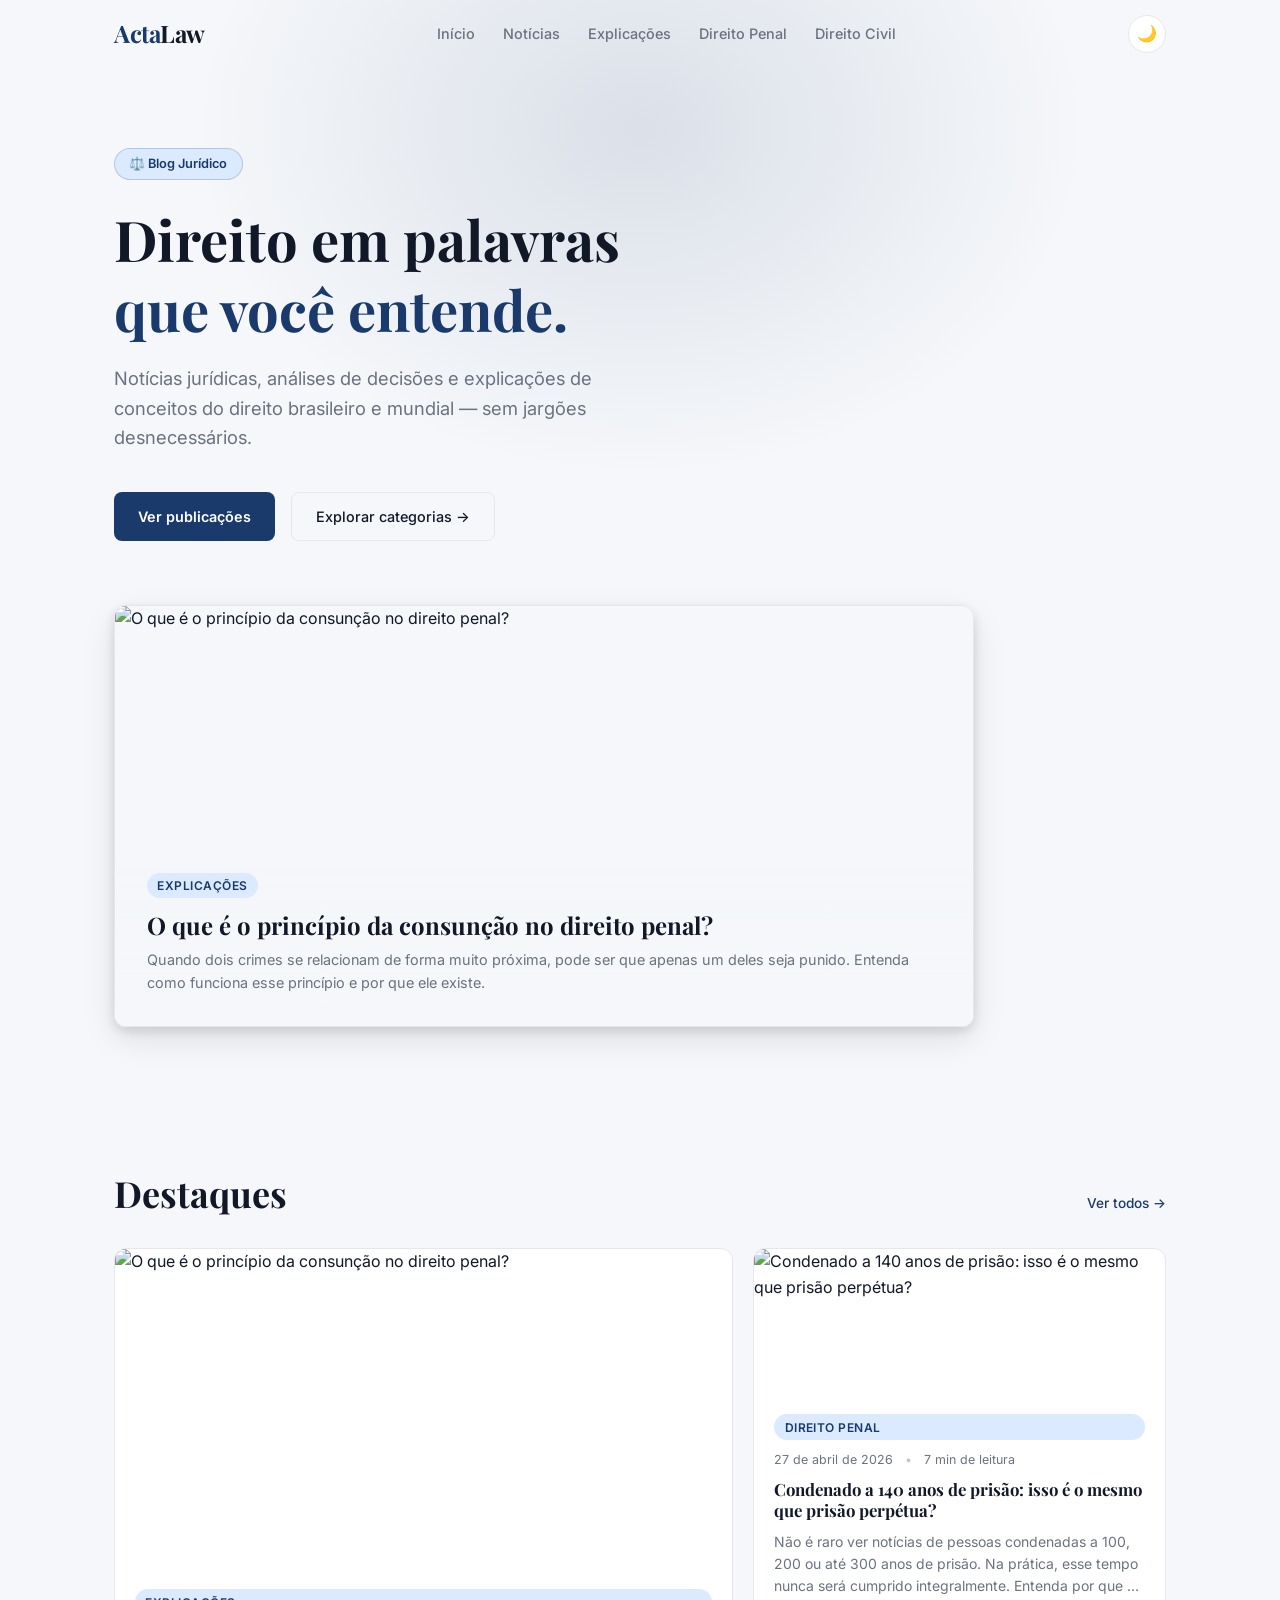
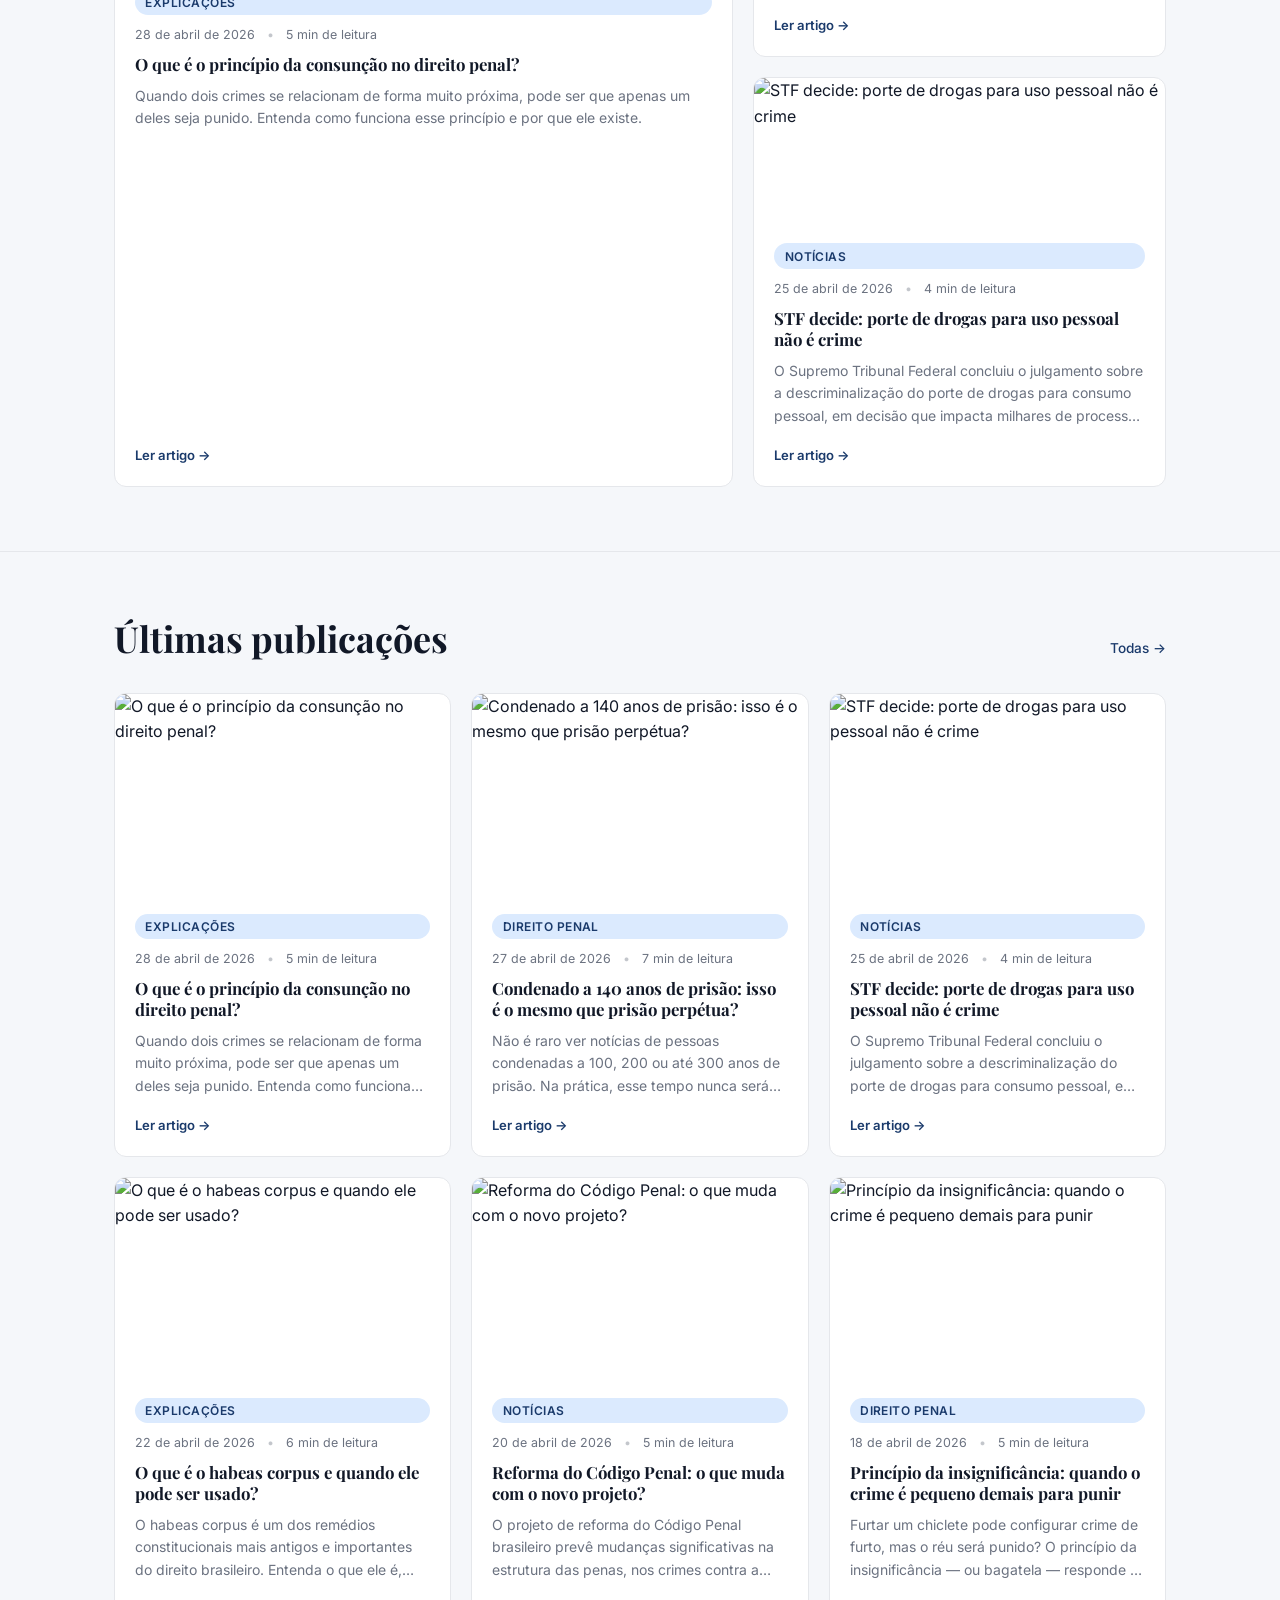
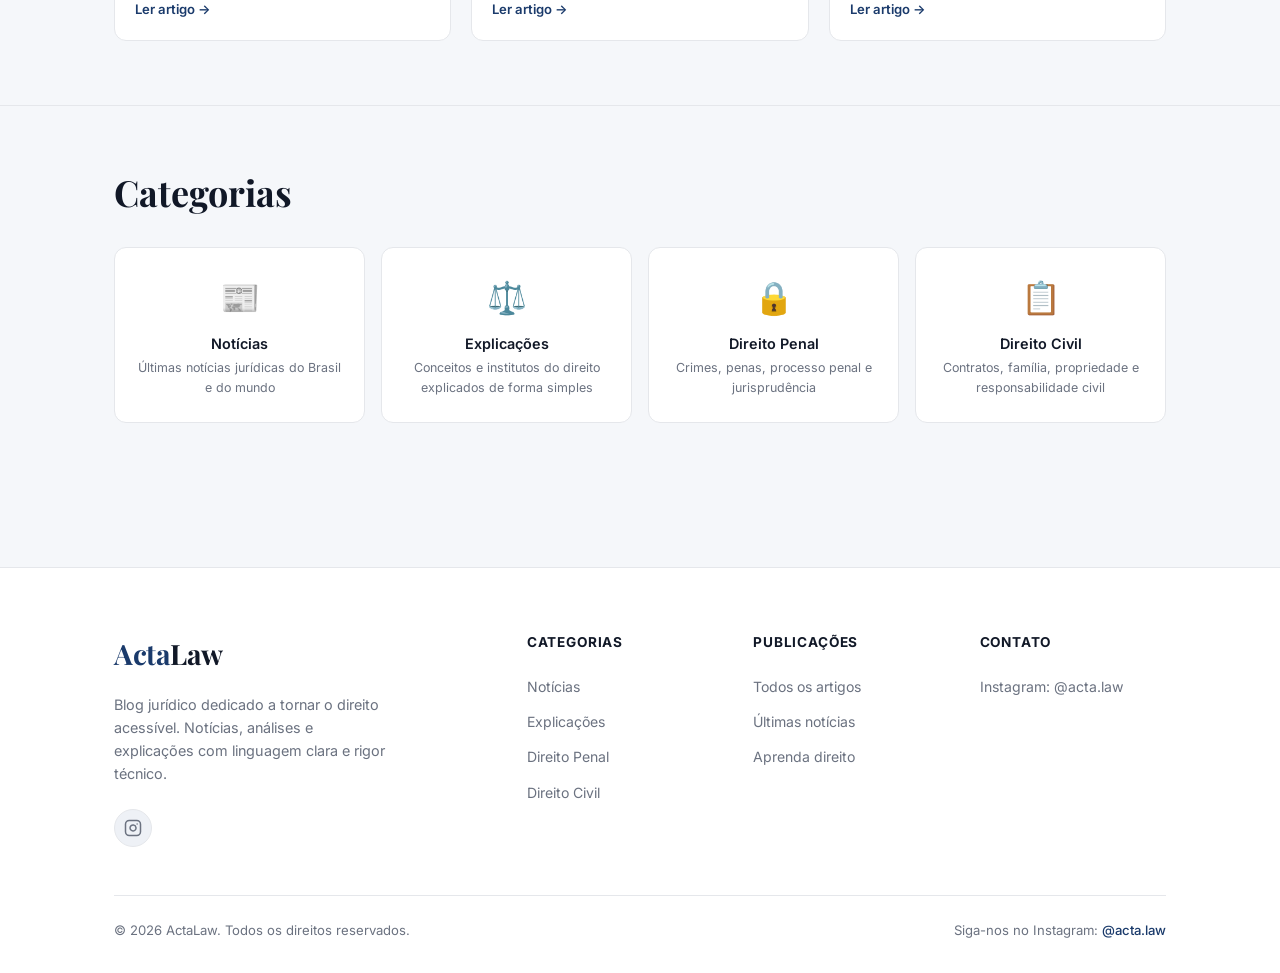
==== index.html @ 67f29b8b "chore: atualizando o projeto para deploy unificado" ====
<!DOCTYPE html>
<html lang="pt-BR">
<head>
  <meta charset="UTF-8">
  <meta name="viewport" content="width=device-width, initial-scale=1.0">
  <title>ActaLaw — Direito em palavras que você entende</title>
  <meta name="description" content="Blog jurídico com notícias, análises e explicações de direito brasileiro e mundial. Linguagem clara, conteúdo sério.">
  <link rel="stylesheet" href="css/styles.css">
</head>
<body>

  <!-- ─── Navbar ─── -->
  <header class="navbar" role="banner">
    <div class="navbar-inner">
      <a href="index.html" class="nav-logo" aria-label="ActaLaw — Página inicial">
        Acta<span>Law</span>
      </a>

      <nav aria-label="Navegação principal">
        <ul class="nav-links">
          <li><a href="index.html">Início</a></li>
          <li><a href="categoria.html?cat=noticias">Notícias</a></li>
          <li><a href="categoria.html?cat=explicacoes">Explicações</a></li>
          <li><a href="categoria.html?cat=direito-penal">Direito Penal</a></li>
          <li><a href="categoria.html?cat=direito-civil">Direito Civil</a></li>
        </ul>
      </nav>

      <div class="nav-actions">
        <button class="theme-btn" id="theme-toggle" aria-label="Alternar tema claro/escuro">🌙</button>
        <button class="hamburger" aria-label="Abrir menu" aria-expanded="false" aria-controls="mobile-menu">
          <span></span><span></span><span></span>
        </button>
      </div>
    </div>
  </header>

  <!-- Mobile menu -->
  <nav class="mobile-menu" id="mobile-menu" aria-label="Menu mobile">
    <a href="index.html">Início</a>
    <a href="categoria.html?cat=noticias">Notícias</a>
    <a href="categoria.html?cat=explicacoes">Explicações</a>
    <a href="categoria.html?cat=direito-penal">Direito Penal</a>
    <a href="categoria.html?cat=direito-civil">Direito Civil</a>
  </nav>

  <main>

    <!-- ─── Hero ─── -->
    <section class="hero" aria-labelledby="hero-heading">
      <div class="hero-bg-gradient" aria-hidden="true"></div>
      <div class="section hero-content">
        <div class="animate-hero">
          <div class="hero-label" aria-label="Blog jurídico">
            ⚖️ Blog Jurídico
          </div>
          <h1 id="hero-heading">
            Direito em palavras<br>
            <em>que você entende.</em>
          </h1>
          <p class="hero-sub">
            Notícias jurídicas, análises de decisões e explicações de conceitos do direito
            brasileiro e mundial — sem jargões desnecessários.
          </p>
          <div class="hero-ctas">
            <a href="categoria.html" class="btn-primary">Ver publicações</a>
            <a href="#categorias" class="btn-ghost">Explorar categorias →</a>
          </div>
          <div class="hero-preview" id="hero-preview" aria-label="Artigo em destaque"></div>
        </div>
      </div>
    </section>

    <!-- ─── Destaques ─── -->
    <section class="section section-block" aria-labelledby="featured-heading">
      <div class="section-header">
        <h2 id="featured-heading">Destaques</h2>
        <a href="categoria.html">Ver todos →</a>
      </div>
      <div id="featured-container"></div>
    </section>

    <div class="divider"></div>

    <!-- ─── Últimas publicações ─── -->
    <section class="section section-block" aria-labelledby="latest-heading">
      <div class="section-header">
        <h2 id="latest-heading">Últimas publicações</h2>
        <a href="categoria.html">Todas →</a>
      </div>
      <div id="latest-container"></div>
    </section>

    <div class="divider"></div>

    <!-- ─── Categorias ─── -->
    <section class="section section-block" id="categorias" aria-labelledby="categories-heading">
      <div class="section-header">
        <h2 id="categories-heading">Categorias</h2>
      </div>
      <div id="categories-container"></div>
    </section>

  </main>

  <!-- ─── Footer ─── -->
  <footer class="footer" role="contentinfo">
    <div class="section">
      <div class="footer-grid">
        <div class="footer-brand">
          <a href="index.html" class="nav-logo">Acta<span>Law</span></a>
          <p>
            Blog jurídico dedicado a tornar o direito acessível. Notícias,
            análises e explicações com linguagem clara e rigor técnico.
          </p>
          <div class="social-links">
            <a href="https://www.instagram.com/acta.law" target="_blank" rel="noopener noreferrer"
              class="social-link" aria-label="Instagram do ActaLaw">
              <svg width="18" height="18" viewBox="0 0 24 24" fill="none" stroke="currentColor" stroke-width="2" stroke-linecap="round" stroke-linejoin="round">
                <rect x="2" y="2" width="20" height="20" rx="5" ry="5"/>
                <path d="M16 11.37A4 4 0 1 1 12.63 8 4 4 0 0 1 16 11.37z"/>
                <line x1="17.5" y1="6.5" x2="17.51" y2="6.5"/>
              </svg>
            </a>
          </div>
        </div>

        <div class="footer-col">
          <h5>Categorias</h5>
          <ul>
            <li><a href="categoria.html?cat=noticias">Notícias</a></li>
            <li><a href="categoria.html?cat=explicacoes">Explicações</a></li>
            <li><a href="categoria.html?cat=direito-penal">Direito Penal</a></li>
            <li><a href="categoria.html?cat=direito-civil">Direito Civil</a></li>
          </ul>
        </div>

        <div class="footer-col">
          <h5>Publicações</h5>
          <ul>
            <li><a href="categoria.html">Todos os artigos</a></li>
            <li><a href="categoria.html?cat=noticias">Últimas notícias</a></li>
            <li><a href="categoria.html?cat=explicacoes">Aprenda direito</a></li>
          </ul>
        </div>

        <div class="footer-col">
          <h5>Contato</h5>
          <ul>
            <li>
              <a href="https://www.instagram.com/acta.law" target="_blank" rel="noopener noreferrer">
                Instagram: @acta.law
              </a>
            </li>
          </ul>
        </div>
      </div>

      <div class="footer-bottom">
        <p>&copy; 2026 ActaLaw. Todos os direitos reservados.</p>
        <p>
          Siga-nos no Instagram:
          <a href="https://www.instagram.com/acta.law" target="_blank" rel="noopener noreferrer">@acta.law</a>
        </p>
      </div>
    </div>
  </footer>

  <script type="module" src="js/home.js"></script>
</body>
</html>
---- css/styles.css ----
@import url('https://fonts.googleapis.com/css2?family=Playfair+Display:wght@400;600;700&family=Inter:wght@300;400;500;600&display=swap');

/* ─── Design tokens ─── */
:root {
  --bg: #f5f7fa;
  --surface: #ffffff;
  --surface-2: #eef1f6;
  --primary: #1a3a6b;
  --primary-hover: #0f2347;
  --text: #111827;
  --text-muted: #6b7280;
  --border: #e5e7eb;
  --accent: #1a3a6b;
  --accent-light: #dbeafe;
  --shadow: 0 1px 3px rgba(0,0,0,.08), 0 4px 16px rgba(0,0,0,.06);
  --shadow-hover: 0 4px 12px rgba(0,0,0,.12), 0 12px 32px rgba(0,0,0,.1);
  --radius: 12px;
  --radius-sm: 8px;
  --navbar-h: 68px;
}

[data-theme="dark"] {
  --bg: #0a0f1e;
  --surface: #111827;
  --surface-2: #1a2235;
  --primary: #60a5fa;
  --primary-hover: #93c5fd;
  --text: #f1f5f9;
  --text-muted: #94a3b8;
  --border: #1e293b;
  --accent: #60a5fa;
  --accent-light: #1e3a5f;
  --shadow: 0 1px 3px rgba(0,0,0,.3), 0 4px 16px rgba(0,0,0,.25);
  --shadow-hover: 0 4px 12px rgba(0,0,0,.4), 0 12px 32px rgba(0,0,0,.3);
}

/* ─── Reset ─── */
*, *::before, *::after { box-sizing: border-box; margin: 0; padding: 0; }
html { scroll-behavior: smooth; }
body {
  font-family: 'Inter', sans-serif;
  font-size: 1rem;
  line-height: 1.6;
  background: var(--bg);
  color: var(--text);
  transition: background .25s, color .25s;
  min-height: 100vh;
}
img { max-width: 100%; display: block; }
a { color: inherit; text-decoration: none; }

/* ─── Typography ─── */
h1, h2, h3, h4 {
  font-family: 'Playfair Display', Georgia, serif;
  line-height: 1.25;
  font-weight: 700;
  color: var(--text);
}
h1 { font-size: clamp(2rem, 5vw, 3.5rem); }
h2 { font-size: clamp(1.5rem, 3.5vw, 2.25rem); }
h3 { font-size: clamp(1.1rem, 2.5vw, 1.4rem); }
p { color: var(--text-muted); }

/* ─── Layout ─── */
.section {
  max-width: 1100px;
  margin-inline: auto;
  padding-inline: 1.5rem;
}
.section-block {
  padding-block: 4rem;
}

/* ─── Navbar ─── */
.navbar {
  position: fixed;
  top: 0; left: 0; right: 0;
  z-index: 100;
  height: var(--navbar-h);
  border-bottom: 1px solid transparent;
  transition: background .2s, border-color .2s, backdrop-filter .2s;
}
.navbar.scrolled {
  background: color-mix(in srgb, var(--bg) 80%, transparent);
  backdrop-filter: blur(20px);
  -webkit-backdrop-filter: blur(20px);
  border-color: var(--border);
}
.navbar-inner {
  max-width: 1100px;
  margin-inline: auto;
  padding-inline: 1.5rem;
  height: 100%;
  display: flex;
  align-items: center;
  justify-content: space-between;
  gap: 2rem;
}
.nav-logo {
  font-family: 'Playfair Display', serif;
  font-size: 1.5rem;
  font-weight: 700;
  color: var(--primary);
  letter-spacing: -.5px;
  flex-shrink: 0;
}
.nav-logo span { color: var(--text); }
.nav-links {
  display: flex;
  align-items: center;
  gap: 1.75rem;
  list-style: none;
}
.nav-links a {
  font-size: .9rem;
  font-weight: 500;
  color: var(--text-muted);
  transition: color .15s;
}
.nav-links a:hover { color: var(--text); }
.nav-actions {
  display: flex;
  align-items: center;
  gap: .75rem;
  flex-shrink: 0;
}

/* theme toggle */
.theme-btn {
  width: 38px; height: 38px;
  border-radius: 50%;
  border: 1px solid var(--border);
  background: var(--surface);
  color: var(--text);
  cursor: pointer;
  display: flex; align-items: center; justify-content: center;
  font-size: 1rem;
  transition: background .2s, border-color .2s;
}
.theme-btn:hover { background: var(--surface-2); }

/* hamburger */
.hamburger {
  display: none;
  width: 38px; height: 38px;
  border-radius: var(--radius-sm);
  border: 1px solid var(--border);
  background: var(--surface);
  color: var(--text);
  cursor: pointer;
  align-items: center; justify-content: center;
  flex-direction: column;
  gap: 5px;
  padding: 9px;
}
.hamburger span {
  display: block;
  width: 100%; height: 2px;
  background: var(--text);
  border-radius: 2px;
  transition: transform .2s, opacity .2s;
}
.hamburger.open span:nth-child(1) { transform: translateY(7px) rotate(45deg); }
.hamburger.open span:nth-child(2) { opacity: 0; }
.hamburger.open span:nth-child(3) { transform: translateY(-7px) rotate(-45deg); }

/* mobile menu */
.mobile-menu {
  display: none;
  position: fixed;
  top: var(--navbar-h); left: 0; right: 0;
  background: var(--surface);
  border-bottom: 1px solid var(--border);
  padding: 1.5rem;
  z-index: 99;
  flex-direction: column;
  gap: 1rem;
  box-shadow: var(--shadow);
}
.mobile-menu.open { display: flex; }
.mobile-menu a {
  font-size: 1rem;
  font-weight: 500;
  color: var(--text-muted);
  padding: .5rem 0;
  border-bottom: 1px solid var(--border);
  transition: color .15s;
}
.mobile-menu a:last-child { border: none; }
.mobile-menu a:hover { color: var(--text); }

/* ─── Buttons ─── */
.btn-primary {
  display: inline-flex;
  align-items: center;
  gap: .5rem;
  padding: .75rem 1.5rem;
  background: var(--primary);
  color: #fff;
  font-family: 'Inter', sans-serif;
  font-size: .9rem;
  font-weight: 600;
  border: none;
  border-radius: var(--radius-sm);
  cursor: pointer;
  transition: background .2s, transform .15s;
  white-space: nowrap;
}
[data-theme="dark"] .btn-primary { color: #0a0f1e; }
.btn-primary:hover {
  background: var(--primary-hover);
  transform: translateY(-1px);
}
[data-theme="dark"] .btn-primary:hover { background: var(--primary-hover); }

.btn-ghost {
  display: inline-flex;
  align-items: center;
  gap: .5rem;
  padding: .75rem 1.5rem;
  background: transparent;
  color: var(--text);
  font-family: 'Inter', sans-serif;
  font-size: .9rem;
  font-weight: 500;
  border: 1px solid var(--border);
  border-radius: var(--radius-sm);
  cursor: pointer;
  transition: background .2s, border-color .2s;
  white-space: nowrap;
}
.btn-ghost:hover {
  background: var(--surface-2);
  border-color: var(--text-muted);
}

/* ─── Badge ─── */
.badge {
  display: inline-block;
  padding: .2rem .65rem;
  background: var(--accent-light);
  color: var(--primary);
  font-size: .75rem;
  font-weight: 600;
  border-radius: 999px;
  text-transform: uppercase;
  letter-spacing: .04em;
}

/* ─── Hero ─── */
.hero {
  padding-top: calc(var(--navbar-h) + 5rem);
  padding-bottom: 5rem;
  position: relative;
  overflow: hidden;
}
.hero::before {
  content: '';
  position: absolute;
  inset: 0;
  background: radial-gradient(ellipse 120% 80% at 50% 110%, transparent 0%, var(--bg) 70%);
  z-index: 0;
}
.hero-bg-gradient {
  position: absolute;
  top: -20%;
  left: 50%;
  transform: translateX(-50%);
  width: 900px; height: 700px;
  background: radial-gradient(ellipse at center, color-mix(in srgb, var(--primary) 12%, transparent) 0%, transparent 70%);
  pointer-events: none;
  z-index: 0;
}
.hero-content {
  position: relative;
  z-index: 1;
}
.hero-label {
  display: inline-flex;
  align-items: center;
  gap: .5rem;
  padding: .3rem .9rem;
  background: var(--accent-light);
  color: var(--primary);
  font-size: .8rem;
  font-weight: 600;
  border-radius: 999px;
  margin-bottom: 1.5rem;
  border: 1px solid color-mix(in srgb, var(--primary) 20%, transparent);
}
.hero h1 {
  max-width: 700px;
  margin-bottom: 1.25rem;
}
.hero h1 em {
  font-style: normal;
  color: var(--primary);
}
.hero-sub {
  font-size: 1.15rem;
  max-width: 560px;
  margin-bottom: 2.5rem;
  color: var(--text-muted);
}
.hero-ctas {
  display: flex;
  gap: 1rem;
  flex-wrap: wrap;
  margin-bottom: 4rem;
}

/* hero article preview */
.hero-preview {
  position: relative;
  border-radius: var(--radius);
  overflow: hidden;
  border: 1px solid var(--border);
  box-shadow: var(--shadow-hover);
  max-width: 860px;
}
.hero-preview::before {
  content: '';
  position: absolute;
  inset: 0;
  background: linear-gradient(to top, var(--bg) 0%, transparent 40%);
  z-index: 1;
}
.hero-preview img {
  width: 100%;
  height: 420px;
  object-fit: cover;
  display: block;
  transition: transform .5s;
}
.hero-preview:hover img { transform: scale(1.02); }
.hero-preview-caption {
  position: absolute;
  bottom: 0; left: 0; right: 0;
  padding: 2rem;
  z-index: 2;
}
.hero-preview-caption .badge { margin-bottom: .75rem; }
.hero-preview-caption h3 {
  font-size: clamp(1.1rem, 2.5vw, 1.5rem);
  color: var(--text);
  margin-bottom: .5rem;
}
.hero-preview-caption p {
  font-size: .9rem;
}

/* ─── Section header ─── */
.section-header {
  display: flex;
  align-items: baseline;
  justify-content: space-between;
  margin-bottom: 2rem;
  gap: 1rem;
}
.section-header h2 { margin: 0; }
.section-header a {
  font-size: .85rem;
  font-weight: 500;
  color: var(--primary);
  white-space: nowrap;
  display: flex;
  align-items: center;
  gap: .25rem;
  transition: gap .15s;
}
.section-header a:hover { gap: .5rem; }

/* ─── Card ─── */
.card {
  background: var(--surface);
  border: 1px solid var(--border);
  border-radius: var(--radius);
  overflow: hidden;
  cursor: pointer;
  transition: transform .2s, box-shadow .2s, border-color .2s;
  display: flex;
  flex-direction: column;
}
.card:hover {
  transform: translateY(-4px);
  box-shadow: var(--shadow-hover);
  border-color: color-mix(in srgb, var(--primary) 30%, var(--border));
}
.card-img {
  width: 100%;
  height: 200px;
  object-fit: cover;
  display: block;
}
.card-body {
  padding: 1.25rem;
  flex: 1;
  display: flex;
  flex-direction: column;
  gap: .6rem;
}
.card-meta {
  display: flex;
  align-items: center;
  gap: .75rem;
  font-size: .78rem;
  color: var(--text-muted);
}
.card-meta .dot { opacity: .4; }
.card h3 {
  font-size: 1.05rem;
  color: var(--text);
  display: -webkit-box;
  -webkit-line-clamp: 3;
  -webkit-box-orient: vertical;
  overflow: hidden;
}
.card p {
  font-size: .875rem;
  display: -webkit-box;
  -webkit-line-clamp: 3;
  -webkit-box-orient: vertical;
  overflow: hidden;
  flex: 1;
}
.card-link {
  font-size: .82rem;
  font-weight: 600;
  color: var(--primary);
  display: inline-flex;
  align-items: center;
  gap: .25rem;
  margin-top: .5rem;
  transition: gap .15s;
}
.card:hover .card-link { gap: .5rem; }

/* ─── Featured (large cards) ─── */
.featured-grid {
  display: grid;
  grid-template-columns: 1.5fr 1fr;
  gap: 1.25rem;
}
.featured-grid .card-img { height: 260px; }
.featured-grid .card:first-child .card-img { height: 320px; }
.featured-grid .col-right {
  display: flex;
  flex-direction: column;
  gap: 1.25rem;
}
.featured-grid .col-right .card-img { height: 145px; }

/* ─── Latest grid ─── */
.latest-grid {
  display: grid;
  grid-template-columns: repeat(3, 1fr);
  gap: 1.25rem;
}

/* ─── Categories ─── */
.categories-grid {
  display: grid;
  grid-template-columns: repeat(4, 1fr);
  gap: 1rem;
}
.cat-card {
  background: var(--surface);
  border: 1px solid var(--border);
  border-radius: var(--radius);
  padding: 1.5rem 1.25rem;
  cursor: pointer;
  transition: transform .2s, box-shadow .2s, border-color .2s, background .2s;
  text-align: center;
}
.cat-card:hover {
  transform: translateY(-4px);
  box-shadow: var(--shadow-hover);
  border-color: var(--primary);
  background: var(--accent-light);
}
.cat-icon {
  font-size: 2rem;
  margin-bottom: .75rem;
}
.cat-card h4 {
  font-family: 'Inter', sans-serif;
  font-size: .9rem;
  font-weight: 600;
  color: var(--text);
  margin-bottom: .35rem;
}
.cat-card p {
  font-size: .78rem;
  color: var(--text-muted);
}

/* ─── Divider ─── */
.divider {
  height: 1px;
  background: var(--border);
  margin: 0;
}

/* ─── Footer ─── */
.footer {
  background: var(--surface);
  border-top: 1px solid var(--border);
  padding-top: 4rem;
  padding-bottom: 2rem;
  margin-top: 5rem;
}
.footer-grid {
  display: grid;
  grid-template-columns: 2fr 1fr 1fr 1fr;
  gap: 2.5rem;
  margin-bottom: 3rem;
}
.footer-brand .nav-logo {
  font-size: 1.75rem;
  display: inline-block;
  margin-bottom: 1rem;
}
.footer-brand p {
  font-size: .9rem;
  max-width: 280px;
  margin-bottom: 1.5rem;
}
.social-links {
  display: flex;
  gap: .75rem;
}
.social-link {
  display: flex;
  align-items: center;
  justify-content: center;
  width: 38px; height: 38px;
  border-radius: 50%;
  border: 1px solid var(--border);
  background: var(--surface-2);
  color: var(--text-muted);
  font-size: .9rem;
  transition: background .2s, color .2s, border-color .2s;
}
.social-link:hover {
  background: var(--primary);
  color: #fff;
  border-color: var(--primary);
}
[data-theme="dark"] .social-link:hover { color: #0a0f1e; }
.footer-col h5 {
  font-family: 'Inter', sans-serif;
  font-size: .85rem;
  font-weight: 700;
  color: var(--text);
  text-transform: uppercase;
  letter-spacing: .06em;
  margin-bottom: 1.25rem;
}
.footer-col ul { list-style: none; }
.footer-col li { margin-bottom: .6rem; }
.footer-col a {
  font-size: .88rem;
  color: var(--text-muted);
  transition: color .15s;
}
.footer-col a:hover { color: var(--primary); }
.footer-bottom {
  padding-top: 1.5rem;
  border-top: 1px solid var(--border);
  display: flex;
  align-items: center;
  justify-content: space-between;
  gap: 1rem;
  flex-wrap: wrap;
}
.footer-bottom p {
  font-size: .82rem;
  color: var(--text-muted);
}
.footer-bottom a {
  color: var(--primary);
  font-weight: 500;
  transition: opacity .15s;
}
.footer-bottom a:hover { opacity: .75; }

/* ─── Article page ─── */
.page-header {
  padding-top: calc(var(--navbar-h) + 3rem);
  padding-bottom: 3rem;
}
.breadcrumb {
  display: flex;
  align-items: center;
  gap: .5rem;
  font-size: .82rem;
  color: var(--text-muted);
  margin-bottom: 1.5rem;
  flex-wrap: wrap;
}
.breadcrumb a { transition: color .15s; }
.breadcrumb a:hover { color: var(--primary); }
.breadcrumb .sep { opacity: .4; }
.article-meta {
  display: flex;
  align-items: center;
  gap: 1rem;
  margin-bottom: 1.25rem;
  flex-wrap: wrap;
}
.article-meta .dot { opacity: .3; color: var(--text-muted); }
.article-meta span { font-size: .85rem; color: var(--text-muted); }
.article-title {
  max-width: 820px;
  margin-bottom: 1rem;
}
.article-excerpt {
  font-size: 1.1rem;
  max-width: 680px;
  color: var(--text-muted);
  line-height: 1.7;
}
.article-img {
  width: 100%;
  max-height: 480px;
  object-fit: cover;
  border-radius: var(--radius);
  margin-bottom: 2.5rem;
}
.article-body {
  max-width: 720px;
}
.article-body p {
  color: var(--text);
  font-size: 1.05rem;
  line-height: 1.85;
  margin-bottom: 1.5rem;
}
.article-body h2 {
  font-size: 1.5rem;
  margin-top: 2.5rem;
  margin-bottom: 1rem;
}
.article-body h3 {
  font-size: 1.2rem;
  margin-top: 2rem;
  margin-bottom: .75rem;
}
.article-body blockquote {
  border-left: 4px solid var(--primary);
  padding: 1rem 1.5rem;
  margin: 2rem 0;
  background: var(--accent-light);
  border-radius: 0 var(--radius-sm) var(--radius-sm) 0;
}
.article-body blockquote p {
  font-style: italic;
  font-size: 1.1rem;
  color: var(--text);
  margin: 0;
}
.article-body ul, .article-body ol {
  padding-left: 1.5rem;
  margin-bottom: 1.5rem;
}
.article-body li {
  color: var(--text);
  font-size: 1.05rem;
  line-height: 1.8;
  margin-bottom: .4rem;
}

/* article layout */
.article-layout {
  display: grid;
  grid-template-columns: 1fr 300px;
  gap: 4rem;
  align-items: start;
  padding-bottom: 5rem;
}
.article-sidebar {
  position: sticky;
  top: calc(var(--navbar-h) + 1.5rem);
}
.sidebar-block {
  background: var(--surface);
  border: 1px solid var(--border);
  border-radius: var(--radius);
  padding: 1.25rem;
  margin-bottom: 1.25rem;
}
.sidebar-block h5 {
  font-family: 'Inter', sans-serif;
  font-size: .8rem;
  font-weight: 700;
  text-transform: uppercase;
  letter-spacing: .06em;
  color: var(--text-muted);
  margin-bottom: 1rem;
}
.sidebar-article {
  display: flex;
  gap: .75rem;
  padding: .75rem 0;
  border-bottom: 1px solid var(--border);
  cursor: pointer;
  transition: opacity .15s;
}
.sidebar-article:last-child { border: none; padding-bottom: 0; }
.sidebar-article:hover { opacity: .8; }
.sidebar-article img {
  width: 60px; height: 60px;
  object-fit: cover;
  border-radius: var(--radius-sm);
  flex-shrink: 0;
}
.sidebar-article h6 {
  font-family: 'Playfair Display', serif;
  font-size: .85rem;
  font-weight: 700;
  color: var(--text);
  line-height: 1.3;
  display: -webkit-box;
  -webkit-line-clamp: 3;
  -webkit-box-orient: vertical;
  overflow: hidden;
}

/* ─── Category page ─── */
.cat-page-header {
  padding-top: calc(var(--navbar-h) + 3rem);
  padding-bottom: 3rem;
  border-bottom: 1px solid var(--border);
  margin-bottom: 3rem;
}
.cat-tabs {
  display: flex;
  gap: .5rem;
  flex-wrap: wrap;
  margin-top: 2rem;
}
.cat-tab {
  padding: .4rem 1rem;
  border-radius: 999px;
  border: 1px solid var(--border);
  background: var(--surface);
  color: var(--text-muted);
  font-size: .85rem;
  font-weight: 500;
  cursor: pointer;
  transition: background .2s, color .2s, border-color .2s;
  font-family: 'Inter', sans-serif;
}
.cat-tab:hover, .cat-tab.active {
  background: var(--primary);
  color: #fff;
  border-color: var(--primary);
}
[data-theme="dark"] .cat-tab:hover,
[data-theme="dark"] .cat-tab.active { color: #0a0f1e; }

/* ─── Empty state ─── */
.empty-state {
  text-align: center;
  padding: 5rem 1rem;
  color: var(--text-muted);
}
.empty-state p { font-size: 1.1rem; }

/* ─── Animations ─── */
@keyframes fadeSlideUp {
  from { opacity: 0; transform: translateY(20px) blur(8px); filter: blur(6px); }
  to   { opacity: 1; transform: translateY(0)    blur(0);   filter: blur(0); }
}
.animate-hero > * {
  opacity: 0;
  animation: fadeSlideUp .8s cubic-bezier(.16,1,.3,1) forwards;
}
.animate-hero > *:nth-child(1) { animation-delay: .1s; }
.animate-hero > *:nth-child(2) { animation-delay: .25s; }
.animate-hero > *:nth-child(3) { animation-delay: .4s; }
.animate-hero > *:nth-child(4) { animation-delay: .55s; }
.animate-hero > *:nth-child(5) { animation-delay: .7s; }

/* ─── Responsive ─── */
@media (max-width: 900px) {
  .nav-links { display: none; }
  .hamburger { display: flex; }
  .featured-grid { grid-template-columns: 1fr; }
  .featured-grid .col-right { display: grid; grid-template-columns: 1fr 1fr; }
  .featured-grid .col-right .card-img { height: 180px; }
  .latest-grid { grid-template-columns: repeat(2, 1fr); }
  .categories-grid { grid-template-columns: repeat(2, 1fr); }
  .footer-grid { grid-template-columns: 1fr 1fr; }
  .article-layout { grid-template-columns: 1fr; }
  .article-sidebar { position: static; }
}
@media (max-width: 580px) {
  .featured-grid .col-right { grid-template-columns: 1fr; }
  .latest-grid { grid-template-columns: 1fr; }
  .categories-grid { grid-template-columns: repeat(2, 1fr); }
  .footer-grid { grid-template-columns: 1fr; }
  .hero-ctas { flex-direction: column; }
  .footer-bottom { flex-direction: column; text-align: center; }
}
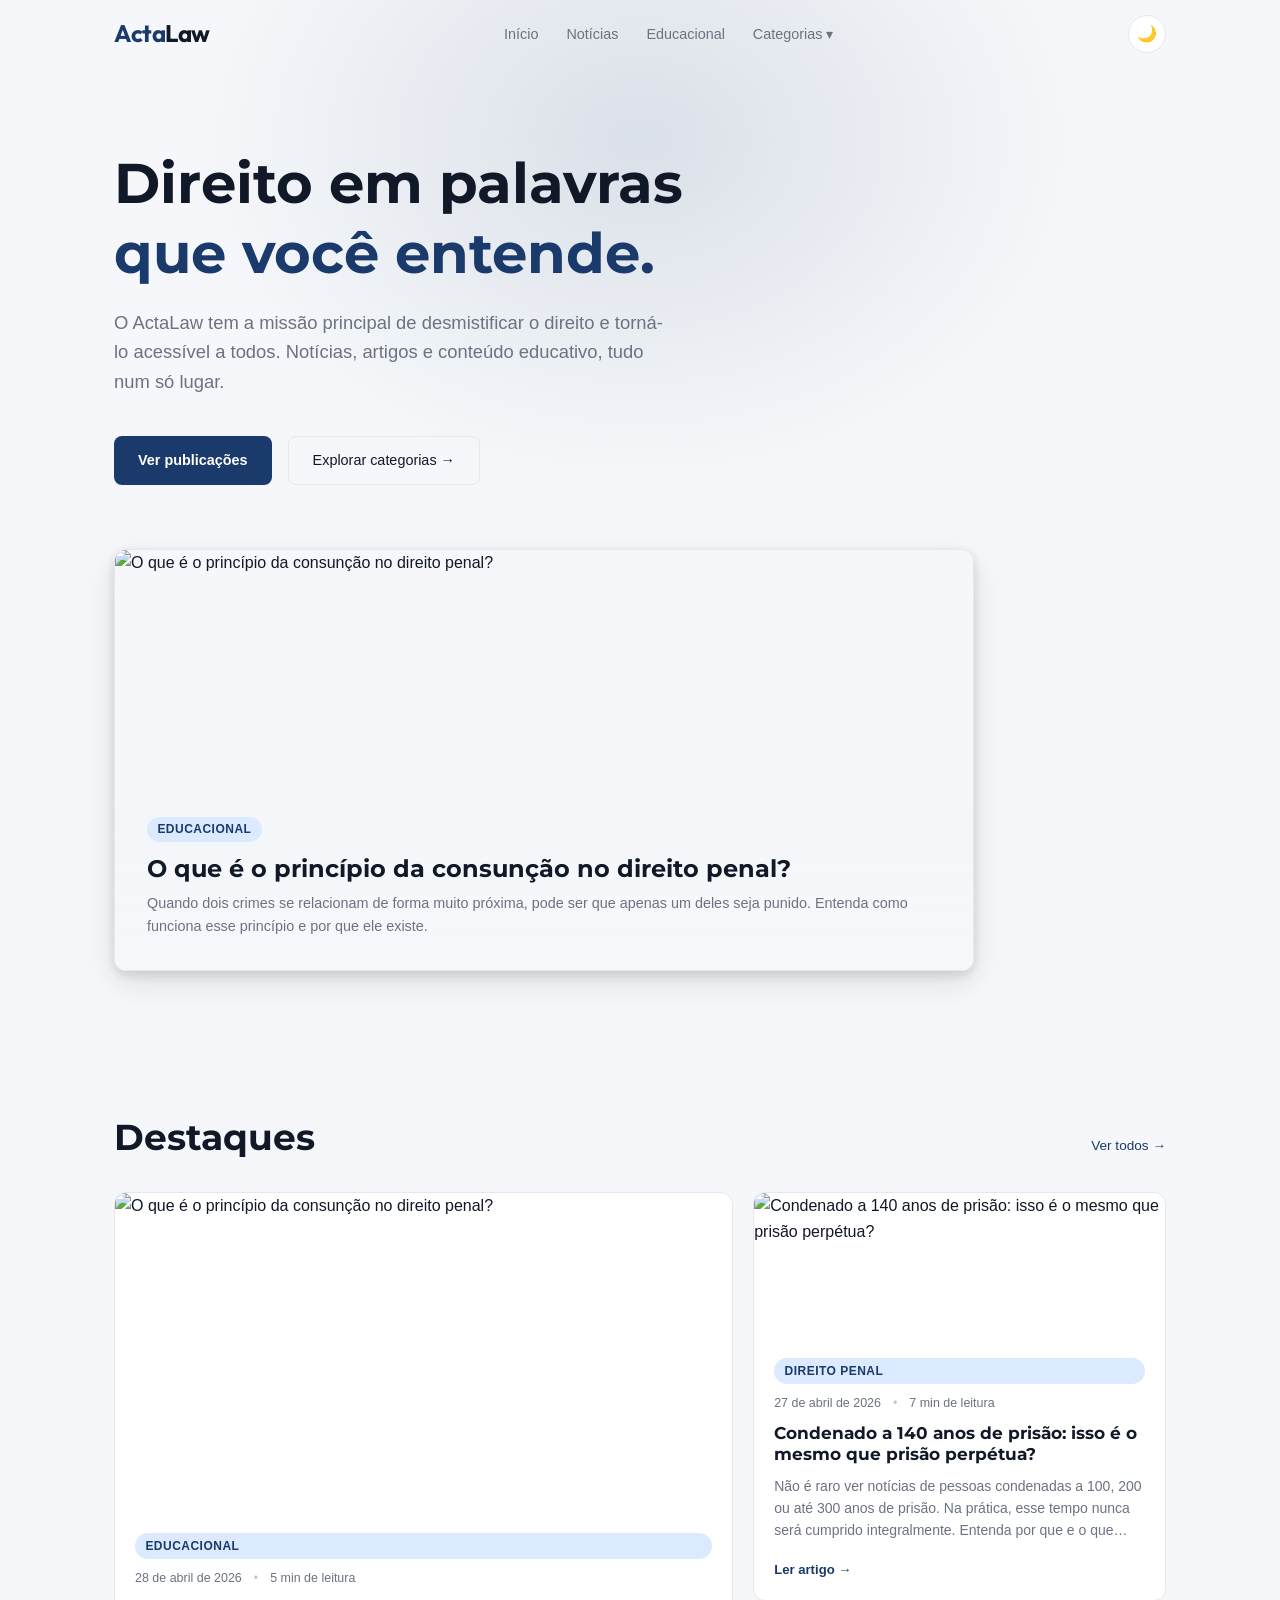
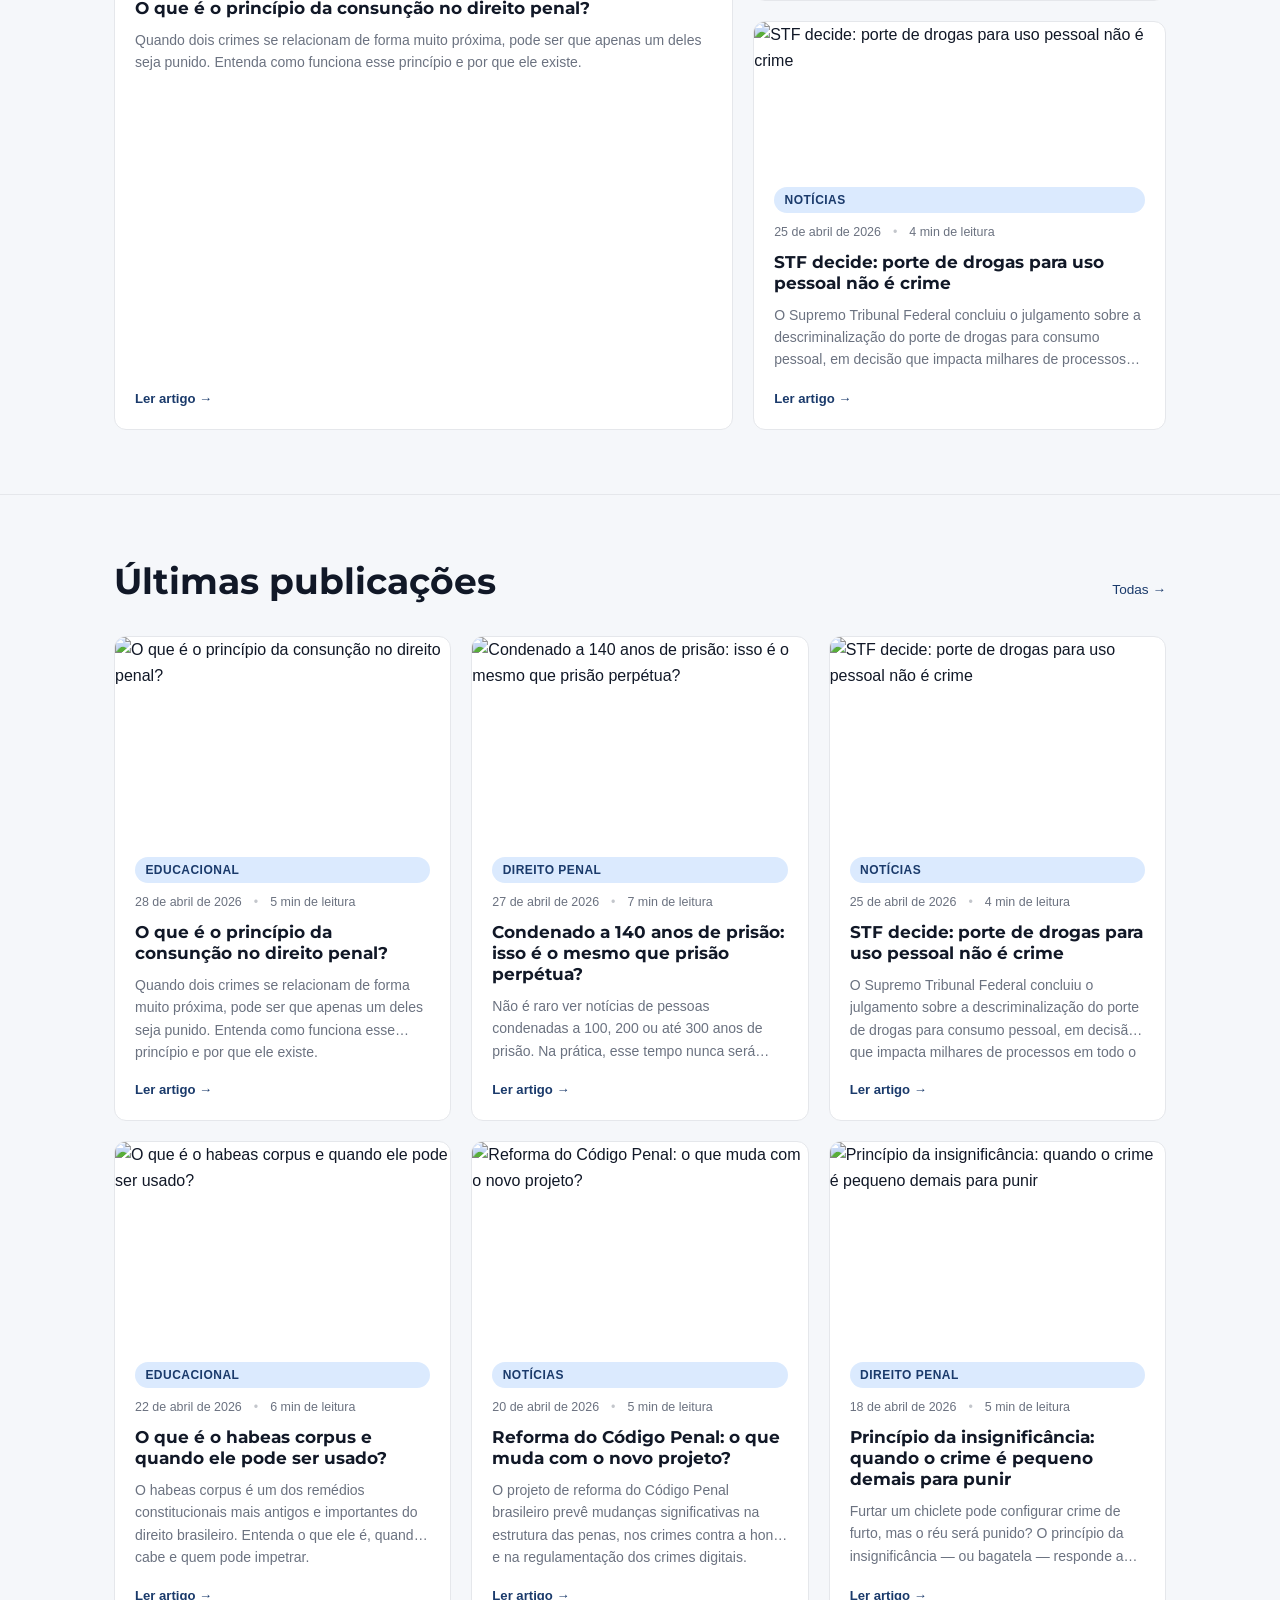
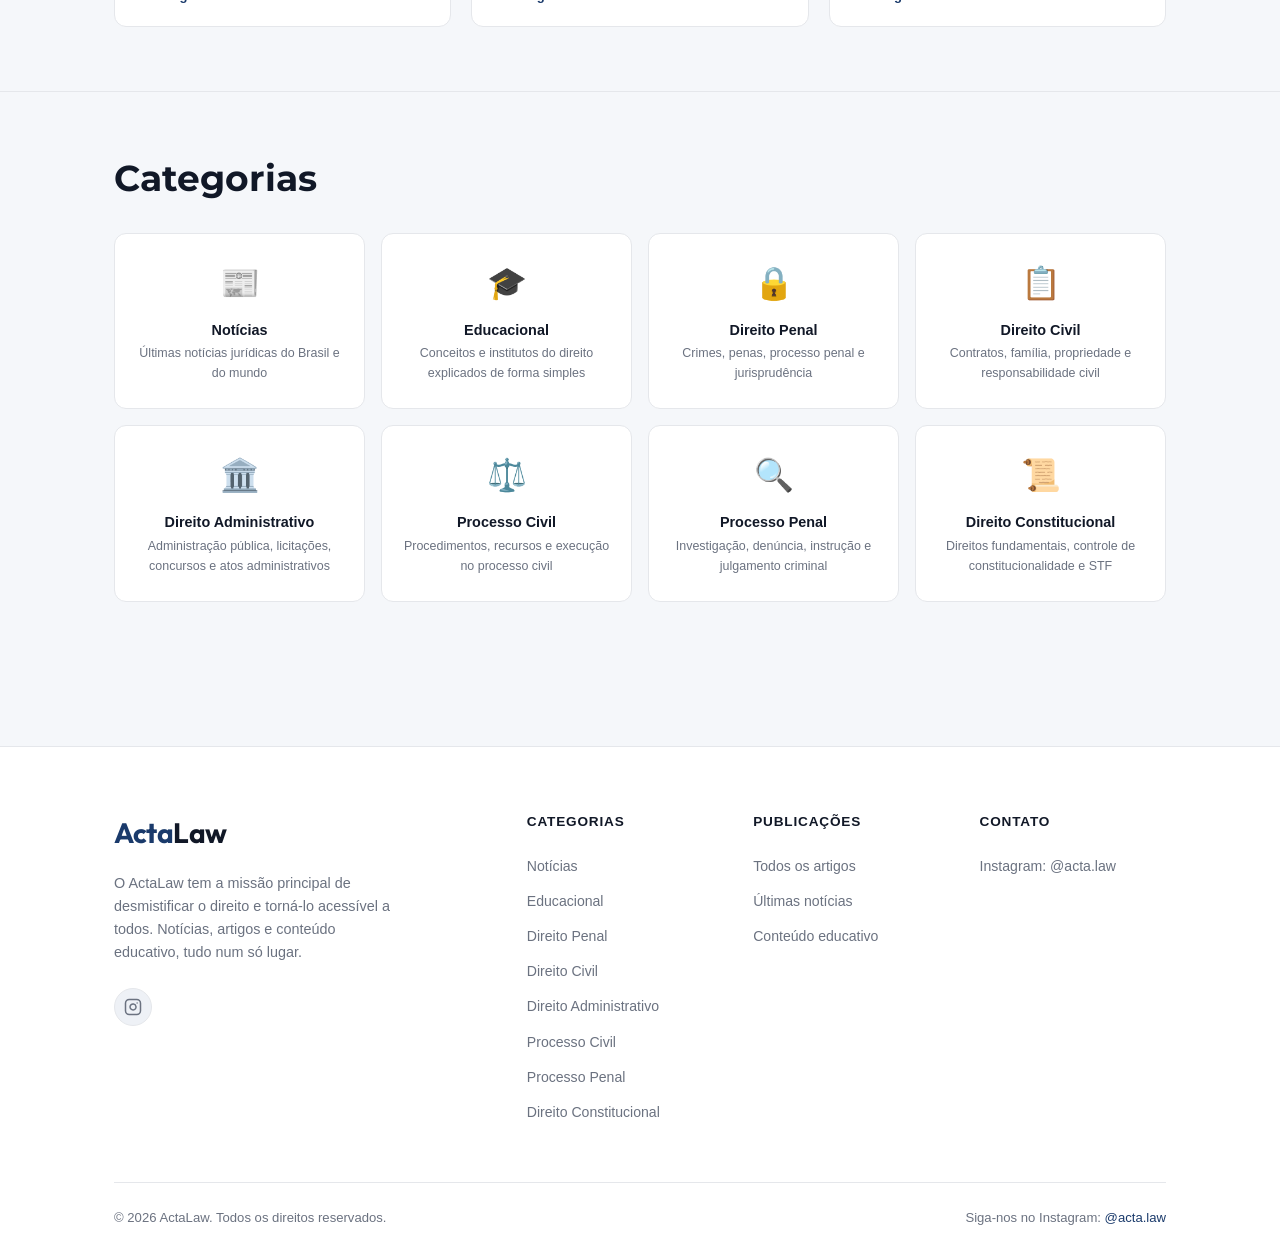
==== commit 660fa7c9: "feat: atualiza missão, dropdown de categorias e cria painel admin" ====
--- a/index.html
+++ b/index.html
@@ -4,7 +4,7 @@
   <meta charset="UTF-8">
   <meta name="viewport" content="width=device-width, initial-scale=1.0">
   <title>ActaLaw — Direito em palavras que você entende</title>
-  <meta name="description" content="Blog jurídico com notícias, análises e explicações de direito brasileiro e mundial. Linguagem clara, conteúdo sério.">
+  <meta name="description" content="O ActaLaw tem a missão de desmistificar o direito e torná-lo acessível a todos. Notícias, artigos e conteúdo educativo num só lugar.">
   <link rel="stylesheet" href="css/styles.css">
 </head>
 <body>
@@ -20,9 +20,20 @@
         <ul class="nav-links">
           <li><a href="index.html">Início</a></li>
           <li><a href="categoria.html?cat=noticias">Notícias</a></li>
-          <li><a href="categoria.html?cat=explicacoes">Explicações</a></li>
-          <li><a href="categoria.html?cat=direito-penal">Direito Penal</a></li>
-          <li><a href="categoria.html?cat=direito-civil">Direito Civil</a></li>
+          <li><a href="categoria.html?cat=explicacoes">Educacional</a></li>
+          <li class="nav-dropdown">
+            <button class="nav-dropdown-btn" aria-expanded="false" aria-haspopup="true">
+              Categorias <span aria-hidden="true">▾</span>
+            </button>
+            <ul class="dropdown-menu" role="menu">
+              <li><a href="categoria.html?cat=direito-penal" role="menuitem">Direito Penal</a></li>
+              <li><a href="categoria.html?cat=direito-civil" role="menuitem">Direito Civil</a></li>
+              <li><a href="categoria.html?cat=direito-administrativo" role="menuitem">Direito Administrativo</a></li>
+              <li><a href="categoria.html?cat=processo-civil" role="menuitem">Processo Civil</a></li>
+              <li><a href="categoria.html?cat=processo-penal" role="menuitem">Processo Penal</a></li>
+              <li><a href="categoria.html?cat=direito-constitucional" role="menuitem">Direito Constitucional</a></li>
+            </ul>
+          </li>
         </ul>
       </nav>
 
@@ -39,9 +50,13 @@
   <nav class="mobile-menu" id="mobile-menu" aria-label="Menu mobile">
     <a href="index.html">Início</a>
     <a href="categoria.html?cat=noticias">Notícias</a>
-    <a href="categoria.html?cat=explicacoes">Explicações</a>
+    <a href="categoria.html?cat=explicacoes">Educacional</a>
     <a href="categoria.html?cat=direito-penal">Direito Penal</a>
     <a href="categoria.html?cat=direito-civil">Direito Civil</a>
+    <a href="categoria.html?cat=direito-administrativo">Direito Administrativo</a>
+    <a href="categoria.html?cat=processo-civil">Processo Civil</a>
+    <a href="categoria.html?cat=processo-penal">Processo Penal</a>
+    <a href="categoria.html?cat=direito-constitucional">Direito Constitucional</a>
   </nav>
 
   <main>
@@ -51,16 +66,13 @@
       <div class="hero-bg-gradient" aria-hidden="true"></div>
       <div class="section hero-content">
         <div class="animate-hero">
-          <div class="hero-label" aria-label="Blog jurídico">
-            ⚖️ Blog Jurídico
-          </div>
           <h1 id="hero-heading">
             Direito em palavras<br>
             <em>que você entende.</em>
           </h1>
           <p class="hero-sub">
-            Notícias jurídicas, análises de decisões e explicações de conceitos do direito
-            brasileiro e mundial — sem jargões desnecessários.
+            O ActaLaw tem a missão principal de desmistificar o direito e torná-lo acessível a todos.
+            Notícias, artigos e conteúdo educativo, tudo num só lugar.
           </p>
           <div class="hero-ctas">
             <a href="categoria.html" class="btn-primary">Ver publicações</a>
@@ -110,8 +122,7 @@
         <div class="footer-brand">
           <a href="index.html" class="nav-logo">Acta<span>Law</span></a>
           <p>
-            Blog jurídico dedicado a tornar o direito acessível. Notícias,
-            análises e explicações com linguagem clara e rigor técnico.
+            O ActaLaw tem a missão principal de desmistificar o direito e torná-lo acessível a todos. Notícias, artigos e conteúdo educativo, tudo num só lugar.
           </p>
           <div class="social-links">
             <a href="https://www.instagram.com/acta.law" target="_blank" rel="noopener noreferrer"
@@ -129,9 +140,13 @@
           <h5>Categorias</h5>
           <ul>
             <li><a href="categoria.html?cat=noticias">Notícias</a></li>
-            <li><a href="categoria.html?cat=explicacoes">Explicações</a></li>
+            <li><a href="categoria.html?cat=explicacoes">Educacional</a></li>
             <li><a href="categoria.html?cat=direito-penal">Direito Penal</a></li>
             <li><a href="categoria.html?cat=direito-civil">Direito Civil</a></li>
+            <li><a href="categoria.html?cat=direito-administrativo">Direito Administrativo</a></li>
+            <li><a href="categoria.html?cat=processo-civil">Processo Civil</a></li>
+            <li><a href="categoria.html?cat=processo-penal">Processo Penal</a></li>
+            <li><a href="categoria.html?cat=direito-constitucional">Direito Constitucional</a></li>
           </ul>
         </div>
 
@@ -140,7 +155,7 @@
           <ul>
             <li><a href="categoria.html">Todos os artigos</a></li>
             <li><a href="categoria.html?cat=noticias">Últimas notícias</a></li>
-            <li><a href="categoria.html?cat=explicacoes">Aprenda direito</a></li>
+            <li><a href="categoria.html?cat=explicacoes">Conteúdo educativo</a></li>
           </ul>
         </div>
 
--- a/css/styles.css
+++ b/css/styles.css
@@ -1,4 +1,4 @@
-@import url('https://fonts.googleapis.com/css2?family=Playfair+Display:wght@400;600;700&family=Inter:wght@300;400;500;600&display=swap');
+@import url('https://fonts.googleapis.com/css2?family=Montserrat:wght@400;500;600;700;800&family=Outfit:wght@400;500;600;700&display=swap');
 
 /* ─── Design tokens ─── */
 :root {
@@ -12,8 +12,8 @@
   --border: #e5e7eb;
   --accent: #1a3a6b;
   --accent-light: #dbeafe;
-  --shadow: 0 1px 3px rgba(0,0,0,.08), 0 4px 16px rgba(0,0,0,.06);
-  --shadow-hover: 0 4px 12px rgba(0,0,0,.12), 0 12px 32px rgba(0,0,0,.1);
+  --shadow: 0 1px 3px rgba(0, 0, 0, .08), 0 4px 16px rgba(0, 0, 0, .06);
+  --shadow-hover: 0 4px 12px rgba(0, 0, 0, .12), 0 12px 32px rgba(0, 0, 0, .1);
   --radius: 12px;
   --radius-sm: 8px;
   --navbar-h: 68px;
@@ -30,15 +30,25 @@
   --border: #1e293b;
   --accent: #60a5fa;
   --accent-light: #1e3a5f;
-  --shadow: 0 1px 3px rgba(0,0,0,.3), 0 4px 16px rgba(0,0,0,.25);
-  --shadow-hover: 0 4px 12px rgba(0,0,0,.4), 0 12px 32px rgba(0,0,0,.3);
+  --shadow: 0 1px 3px rgba(0, 0, 0, .3), 0 4px 16px rgba(0, 0, 0, .25);
+  --shadow-hover: 0 4px 12px rgba(0, 0, 0, .4), 0 12px 32px rgba(0, 0, 0, .3);
 }
 
 /* ─── Reset ─── */
-*, *::before, *::after { box-sizing: border-box; margin: 0; padding: 0; }
-html { scroll-behavior: smooth; }
+*,
+*::before,
+*::after {
+  box-sizing: border-box;
+  margin: 0;
+  padding: 0;
+}
+
+html {
+  scroll-behavior: smooth;
+}
+
 body {
-  font-family: 'Inter', sans-serif;
+  font-family: 'Helvetica Neue', Helvetica, Arial, sans-serif;
   font-size: 1rem;
   line-height: 1.6;
   background: var(--bg);
@@ -46,20 +56,52 @@
   transition: background .25s, color .25s;
   min-height: 100vh;
 }
-img { max-width: 100%; display: block; }
-a { color: inherit; text-decoration: none; }
+
+img {
+  max-width: 100%;
+  display: block;
+}
+
+a {
+  color: inherit;
+  text-decoration: none;
+}
 
 /* ─── Typography ─── */
-h1, h2, h3, h4 {
-  font-family: 'Playfair Display', Georgia, serif;
+h1,
+h2,
+h3,
+h4 {
+  font-family: 'Montserrat', sans-serif;
   line-height: 1.25;
   font-weight: 700;
   color: var(--text);
 }
-h1 { font-size: clamp(2rem, 5vw, 3.5rem); }
-h2 { font-size: clamp(1.5rem, 3.5vw, 2.25rem); }
-h3 { font-size: clamp(1.1rem, 2.5vw, 1.4rem); }
-p { color: var(--text-muted); }
+
+h1 {
+  font-size: clamp(2rem, 5vw, 3.5rem);
+}
+
+h2 {
+  font-size: clamp(1.5rem, 3.5vw, 2.25rem);
+}
+
+h3 {
+  font-size: clamp(1.1rem, 2.5vw, 1.4rem);
+}
+
+p {
+  color: var(--text-muted);
+}
+
+#cat-desc {
+  font-family: 'Outfit', sans-serif;
+}
+
+.sidebar-article h6,
+.sidebar-block h5 {
+  font-family: 'Outfit', sans-serif;
+}
 
 /* ─── Layout ─── */
 .section {
@@ -67,6 +109,7 @@
   margin-inline: auto;
   padding-inline: 1.5rem;
 }
+
 .section-block {
   padding-block: 4rem;
 }
@@ -74,18 +117,22 @@
 /* ─── Navbar ─── */
 .navbar {
   position: fixed;
-  top: 0; left: 0; right: 0;
+  top: 0;
+  left: 0;
+  right: 0;
   z-index: 100;
   height: var(--navbar-h);
   border-bottom: 1px solid transparent;
   transition: background .2s, border-color .2s, backdrop-filter .2s;
 }
+
 .navbar.scrolled {
   background: color-mix(in srgb, var(--bg) 80%, transparent);
   backdrop-filter: blur(20px);
   -webkit-backdrop-filter: blur(20px);
   border-color: var(--border);
 }
+
 .navbar-inner {
   max-width: 1100px;
   margin-inline: auto;
@@ -96,28 +143,98 @@
   justify-content: space-between;
   gap: 2rem;
 }
+
 .nav-logo {
-  font-family: 'Playfair Display', serif;
+  font-family: 'Outfit', sans-serif;
   font-size: 1.5rem;
   font-weight: 700;
   color: var(--primary);
   letter-spacing: -.5px;
   flex-shrink: 0;
 }
-.nav-logo span { color: var(--text); }
+
+.nav-logo span {
+  color: var(--text);
+}
+
 .nav-links {
   display: flex;
   align-items: center;
   gap: 1.75rem;
   list-style: none;
 }
+
 .nav-links a {
   font-size: .9rem;
   font-weight: 500;
   color: var(--text-muted);
   transition: color .15s;
 }
-.nav-links a:hover { color: var(--text); }
+
+.nav-links a:hover {
+  color: var(--text);
+}
+
+/* ─── Navbar dropdown ─── */
+.nav-dropdown {
+  position: relative;
+}
+
+.nav-dropdown-btn {
+  font-size: .9rem;
+  font-weight: 500;
+  color: var(--text-muted);
+  background: none;
+  border: none;
+  cursor: pointer;
+  display: flex;
+  align-items: center;
+  gap: .25rem;
+  padding: 0;
+  font-family: inherit;
+  transition: color .15s;
+}
+
+.nav-dropdown-btn:hover,
+.nav-dropdown-btn[aria-expanded="true"] {
+  color: var(--text);
+}
+
+.dropdown-menu {
+  display: none;
+  position: absolute;
+  top: calc(100% + .75rem);
+  left: 50%;
+  transform: translateX(-50%);
+  background: var(--surface);
+  border: 1px solid var(--border);
+  border-radius: var(--radius-sm);
+  box-shadow: var(--shadow-hover);
+  list-style: none;
+  min-width: 210px;
+  padding: .5rem 0;
+  z-index: 200;
+}
+
+.dropdown-menu.open {
+  display: block;
+}
+
+.dropdown-menu li a {
+  display: block;
+  padding: .6rem 1.25rem;
+  font-size: .875rem;
+  font-weight: 500;
+  color: var(--text-muted);
+  transition: color .15s, background .15s;
+  white-space: nowrap;
+}
+
+.dropdown-menu li a:hover {
+  color: var(--text);
+  background: var(--surface-2);
+}
+
 .nav-actions {
   display: flex;
   align-items: center;
@@ -127,48 +244,69 @@
 
 /* theme toggle */
 .theme-btn {
-  width: 38px; height: 38px;
+  width: 38px;
+  height: 38px;
   border-radius: 50%;
   border: 1px solid var(--border);
   background: var(--surface);
   color: var(--text);
   cursor: pointer;
-  display: flex; align-items: center; justify-content: center;
+  display: flex;
+  align-items: center;
+  justify-content: center;
   font-size: 1rem;
   transition: background .2s, border-color .2s;
 }
-.theme-btn:hover { background: var(--surface-2); }
+
+.theme-btn:hover {
+  background: var(--surface-2);
+}
 
 /* hamburger */
 .hamburger {
   display: none;
-  width: 38px; height: 38px;
+  width: 38px;
+  height: 38px;
   border-radius: var(--radius-sm);
   border: 1px solid var(--border);
   background: var(--surface);
   color: var(--text);
   cursor: pointer;
-  align-items: center; justify-content: center;
+  align-items: center;
+  justify-content: center;
   flex-direction: column;
   gap: 5px;
   padding: 9px;
 }
+
 .hamburger span {
   display: block;
-  width: 100%; height: 2px;
+  width: 100%;
+  height: 2px;
   background: var(--text);
   border-radius: 2px;
   transition: transform .2s, opacity .2s;
 }
-.hamburger.open span:nth-child(1) { transform: translateY(7px) rotate(45deg); }
-.hamburger.open span:nth-child(2) { opacity: 0; }
-.hamburger.open span:nth-child(3) { transform: translateY(-7px) rotate(-45deg); }
+
+.hamburger.open span:nth-child(1) {
+  transform: translateY(7px) rotate(45deg);
+}
+
+.hamburger.open span:nth-child(2) {
+  opacity: 0;
+}
+
+.hamburger.open span:nth-child(3) {
+  transform: translateY(-7px) rotate(-45deg);
+}
 
 /* mobile menu */
 .mobile-menu {
   display: none;
   position: fixed;
-  top: var(--navbar-h); left: 0; right: 0;
+  top: var(--navbar-h);
+  left: 0;
+  right: 0;
   background: var(--surface);
   border-bottom: 1px solid var(--border);
   padding: 1.5rem;
@@ -177,7 +315,11 @@
   gap: 1rem;
   box-shadow: var(--shadow);
 }
-.mobile-menu.open { display: flex; }
+
+.mobile-menu.open {
+  display: flex;
+}
+
 .mobile-menu a {
   font-size: 1rem;
   font-weight: 500;
@@ -186,8 +328,14 @@
   border-bottom: 1px solid var(--border);
   transition: color .15s;
 }
-.mobile-menu a:last-child { border: none; }
-.mobile-menu a:hover { color: var(--text); }
+
+.mobile-menu a:last-child {
+  border: none;
+}
+
+.mobile-menu a:hover {
+  color: var(--text);
+}
 
 /* ─── Buttons ─── */
 .btn-primary {
@@ -206,12 +354,19 @@
   transition: background .2s, transform .15s;
   white-space: nowrap;
 }
-[data-theme="dark"] .btn-primary { color: #0a0f1e; }
+
+[data-theme="dark"] .btn-primary {
+  color: #0a0f1e;
+}
+
 .btn-primary:hover {
   background: var(--primary-hover);
   transform: translateY(-1px);
 }
-[data-theme="dark"] .btn-primary:hover { background: var(--primary-hover); }
+
+[data-theme="dark"] .btn-primary:hover {
+  background: var(--primary-hover);
+}
 
 .btn-ghost {
   display: inline-flex;
@@ -229,6 +384,7 @@
   transition: background .2s, border-color .2s;
   white-space: nowrap;
 }
+
 .btn-ghost:hover {
   background: var(--surface-2);
   border-color: var(--text-muted);
@@ -254,6 +410,7 @@
   position: relative;
   overflow: hidden;
 }
+
 .hero::before {
   content: '';
   position: absolute;
@@ -261,20 +418,24 @@
   background: radial-gradient(ellipse 120% 80% at 50% 110%, transparent 0%, var(--bg) 70%);
   z-index: 0;
 }
+
 .hero-bg-gradient {
   position: absolute;
   top: -20%;
   left: 50%;
   transform: translateX(-50%);
-  width: 900px; height: 700px;
+  width: 900px;
+  height: 700px;
   background: radial-gradient(ellipse at center, color-mix(in srgb, var(--primary) 12%, transparent) 0%, transparent 70%);
   pointer-events: none;
   z-index: 0;
 }
+
 .hero-content {
   position: relative;
   z-index: 1;
 }
+
 .hero-label {
   display: inline-flex;
   align-items: center;
@@ -288,20 +449,24 @@
   margin-bottom: 1.5rem;
   border: 1px solid color-mix(in srgb, var(--primary) 20%, transparent);
 }
+
 .hero h1 {
   max-width: 700px;
   margin-bottom: 1.25rem;
 }
+
 .hero h1 em {
   font-style: normal;
   color: var(--primary);
 }
+
 .hero-sub {
   font-size: 1.15rem;
   max-width: 560px;
   margin-bottom: 2.5rem;
   color: var(--text-muted);
 }
+
 .hero-ctas {
   display: flex;
   gap: 1rem;
@@ -318,6 +483,7 @@
   box-shadow: var(--shadow-hover);
   max-width: 860px;
 }
+
 .hero-preview::before {
   content: '';
   position: absolute;
@@ -325,6 +491,7 @@
   background: linear-gradient(to top, var(--bg) 0%, transparent 40%);
   z-index: 1;
 }
+
 .hero-preview img {
   width: 100%;
   height: 420px;
@@ -332,19 +499,30 @@
   display: block;
   transition: transform .5s;
 }
-.hero-preview:hover img { transform: scale(1.02); }
+
+.hero-preview:hover img {
+  transform: scale(1.02);
+}
+
 .hero-preview-caption {
   position: absolute;
-  bottom: 0; left: 0; right: 0;
+  bottom: 0;
+  left: 0;
+  right: 0;
   padding: 2rem;
   z-index: 2;
 }
-.hero-preview-caption .badge { margin-bottom: .75rem; }
+
+.hero-preview-caption .badge {
+  margin-bottom: .75rem;
+}
+
 .hero-preview-caption h3 {
   font-size: clamp(1.1rem, 2.5vw, 1.5rem);
   color: var(--text);
   margin-bottom: .5rem;
 }
+
 .hero-preview-caption p {
   font-size: .9rem;
 }
@@ -357,7 +535,11 @@
   margin-bottom: 2rem;
   gap: 1rem;
 }
-.section-header h2 { margin: 0; }
+
+.section-header h2 {
+  margin: 0;
+}
+
 .section-header a {
   font-size: .85rem;
   font-weight: 500;
@@ -368,7 +550,10 @@
   gap: .25rem;
   transition: gap .15s;
 }
-.section-header a:hover { gap: .5rem; }
+
+.section-header a:hover {
+  gap: .5rem;
+}
 
 /* ─── Card ─── */
 .card {
@@ -381,17 +566,20 @@
   display: flex;
   flex-direction: column;
 }
+
 .card:hover {
   transform: translateY(-4px);
   box-shadow: var(--shadow-hover);
   border-color: color-mix(in srgb, var(--primary) 30%, var(--border));
 }
+
 .card-img {
   width: 100%;
   height: 200px;
   object-fit: cover;
   display: block;
 }
+
 .card-body {
   padding: 1.25rem;
   flex: 1;
@@ -399,6 +587,7 @@
   flex-direction: column;
   gap: .6rem;
 }
+
 .card-meta {
   display: flex;
   align-items: center;
@@ -406,7 +595,11 @@
   font-size: .78rem;
   color: var(--text-muted);
 }
-.card-meta .dot { opacity: .4; }
+
+.card-meta .dot {
+  opacity: .4;
+}
+
 .card h3 {
   font-size: 1.05rem;
   color: var(--text);
@@ -415,6 +608,7 @@
   -webkit-box-orient: vertical;
   overflow: hidden;
 }
+
 .card p {
   font-size: .875rem;
   display: -webkit-box;
@@ -423,6 +617,7 @@
   overflow: hidden;
   flex: 1;
 }
+
 .card-link {
   font-size: .82rem;
   font-weight: 600;
@@ -433,7 +628,10 @@
   margin-top: .5rem;
   transition: gap .15s;
 }
-.card:hover .card-link { gap: .5rem; }
+
+.card:hover .card-link {
+  gap: .5rem;
+}
 
 /* ─── Featured (large cards) ─── */
 .featured-grid {
@@ -441,14 +639,24 @@
   grid-template-columns: 1.5fr 1fr;
   gap: 1.25rem;
 }
-.featured-grid .card-img { height: 260px; }
-.featured-grid .card:first-child .card-img { height: 320px; }
+
+.featured-grid .card-img {
+  height: 260px;
+}
+
+.featured-grid .card:first-child .card-img {
+  height: 320px;
+}
+
 .featured-grid .col-right {
   display: flex;
   flex-direction: column;
   gap: 1.25rem;
 }
-.featured-grid .col-right .card-img { height: 145px; }
+
+.featured-grid .col-right .card-img {
+  height: 145px;
+}
 
 /* ─── Latest grid ─── */
 .latest-grid {
@@ -463,6 +671,7 @@
   grid-template-columns: repeat(4, 1fr);
   gap: 1rem;
 }
+
 .cat-card {
   background: var(--surface);
   border: 1px solid var(--border);
@@ -472,16 +681,19 @@
   transition: transform .2s, box-shadow .2s, border-color .2s, background .2s;
   text-align: center;
 }
+
 .cat-card:hover {
   transform: translateY(-4px);
   box-shadow: var(--shadow-hover);
   border-color: var(--primary);
   background: var(--accent-light);
 }
+
 .cat-icon {
   font-size: 2rem;
   margin-bottom: .75rem;
 }
+
 .cat-card h4 {
   font-family: 'Inter', sans-serif;
   font-size: .9rem;
@@ -489,6 +701,7 @@
   color: var(--text);
   margin-bottom: .35rem;
 }
+
 .cat-card p {
   font-size: .78rem;
   color: var(--text-muted);
@@ -509,31 +722,37 @@
   padding-bottom: 2rem;
   margin-top: 5rem;
 }
+
 .footer-grid {
   display: grid;
   grid-template-columns: 2fr 1fr 1fr 1fr;
   gap: 2.5rem;
   margin-bottom: 3rem;
 }
+
 .footer-brand .nav-logo {
   font-size: 1.75rem;
   display: inline-block;
   margin-bottom: 1rem;
 }
+
 .footer-brand p {
   font-size: .9rem;
   max-width: 280px;
   margin-bottom: 1.5rem;
 }
+
 .social-links {
   display: flex;
   gap: .75rem;
 }
+
 .social-link {
   display: flex;
   align-items: center;
   justify-content: center;
-  width: 38px; height: 38px;
+  width: 38px;
+  height: 38px;
   border-radius: 50%;
   border: 1px solid var(--border);
   background: var(--surface-2);
@@ -541,12 +760,17 @@
   font-size: .9rem;
   transition: background .2s, color .2s, border-color .2s;
 }
+
 .social-link:hover {
   background: var(--primary);
   color: #fff;
   border-color: var(--primary);
 }
-[data-theme="dark"] .social-link:hover { color: #0a0f1e; }
+
+[data-theme="dark"] .social-link:hover {
+  color: #0a0f1e;
+}
+
 .footer-col h5 {
   font-family: 'Inter', sans-serif;
   font-size: .85rem;
@@ -556,14 +780,25 @@
   letter-spacing: .06em;
   margin-bottom: 1.25rem;
 }
-.footer-col ul { list-style: none; }
-.footer-col li { margin-bottom: .6rem; }
+
+.footer-col ul {
+  list-style: none;
+}
+
+.footer-col li {
+  margin-bottom: .6rem;
+}
+
 .footer-col a {
   font-size: .88rem;
   color: var(--text-muted);
   transition: color .15s;
 }
-.footer-col a:hover { color: var(--primary); }
+
+.footer-col a:hover {
+  color: var(--primary);
+}
+
 .footer-bottom {
   padding-top: 1.5rem;
   border-top: 1px solid var(--border);
@@ -573,22 +808,28 @@
   gap: 1rem;
   flex-wrap: wrap;
 }
+
 .footer-bottom p {
   font-size: .82rem;
   color: var(--text-muted);
 }
+
 .footer-bottom a {
   color: var(--primary);
   font-weight: 500;
   transition: opacity .15s;
 }
-.footer-bottom a:hover { opacity: .75; }
+
+.footer-bottom a:hover {
+  opacity: .75;
+}
 
 /* ─── Article page ─── */
 .page-header {
   padding-top: calc(var(--navbar-h) + 3rem);
   padding-bottom: 3rem;
 }
+
 .breadcrumb {
   display: flex;
   align-items: center;
@@ -598,9 +839,19 @@
   margin-bottom: 1.5rem;
   flex-wrap: wrap;
 }
-.breadcrumb a { transition: color .15s; }
-.breadcrumb a:hover { color: var(--primary); }
-.breadcrumb .sep { opacity: .4; }
+
+.breadcrumb a {
+  transition: color .15s;
+}
+
+.breadcrumb a:hover {
+  color: var(--primary);
+}
+
+.breadcrumb .sep {
+  opacity: .4;
+}
+
 .article-meta {
   display: flex;
   align-items: center;
@@ -608,18 +859,29 @@
   margin-bottom: 1.25rem;
   flex-wrap: wrap;
 }
-.article-meta .dot { opacity: .3; color: var(--text-muted); }
-.article-meta span { font-size: .85rem; color: var(--text-muted); }
+
+.article-meta .dot {
+  opacity: .3;
+  color: var(--text-muted);
+}
+
+.article-meta span {
+  font-size: .85rem;
+  color: var(--text-muted);
+}
+
 .article-title {
   max-width: 820px;
   margin-bottom: 1rem;
 }
+
 .article-excerpt {
   font-size: 1.1rem;
   max-width: 680px;
   color: var(--text-muted);
   line-height: 1.7;
 }
+
 .article-img {
   width: 100%;
   max-height: 480px;
@@ -627,25 +889,30 @@
   border-radius: var(--radius);
   margin-bottom: 2.5rem;
 }
+
 .article-body {
   max-width: 720px;
 }
+
 .article-body p {
   color: var(--text);
   font-size: 1.05rem;
   line-height: 1.85;
   margin-bottom: 1.5rem;
 }
+
 .article-body h2 {
   font-size: 1.5rem;
   margin-top: 2.5rem;
   margin-bottom: 1rem;
 }
+
 .article-body h3 {
   font-size: 1.2rem;
   margin-top: 2rem;
   margin-bottom: .75rem;
 }
+
 .article-body blockquote {
   border-left: 4px solid var(--primary);
   padding: 1rem 1.5rem;
@@ -653,16 +920,20 @@
   background: var(--accent-light);
   border-radius: 0 var(--radius-sm) var(--radius-sm) 0;
 }
+
 .article-body blockquote p {
   font-style: italic;
   font-size: 1.1rem;
   color: var(--text);
   margin: 0;
 }
-.article-body ul, .article-body ol {
+
+.article-body ul,
+.article-body ol {
   padding-left: 1.5rem;
   margin-bottom: 1.5rem;
 }
+
 .article-body li {
   color: var(--text);
   font-size: 1.05rem;
@@ -678,10 +949,12 @@
   align-items: start;
   padding-bottom: 5rem;
 }
+
 .article-sidebar {
   position: sticky;
   top: calc(var(--navbar-h) + 1.5rem);
 }
+
 .sidebar-block {
   background: var(--surface);
   border: 1px solid var(--border);
@@ -689,8 +962,9 @@
   padding: 1.25rem;
   margin-bottom: 1.25rem;
 }
+
 .sidebar-block h5 {
-  font-family: 'Inter', sans-serif;
+  font-family: 'Outfit', sans-serif;
   font-size: .8rem;
   font-weight: 700;
   text-transform: uppercase;
@@ -698,6 +972,7 @@
   color: var(--text-muted);
   margin-bottom: 1rem;
 }
+
 .sidebar-article {
   display: flex;
   gap: .75rem;
@@ -706,16 +981,26 @@
   cursor: pointer;
   transition: opacity .15s;
 }
-.sidebar-article:last-child { border: none; padding-bottom: 0; }
-.sidebar-article:hover { opacity: .8; }
+
+.sidebar-article:last-child {
+  border: none;
+  padding-bottom: 0;
+}
+
+.sidebar-article:hover {
+  opacity: .8;
+}
+
 .sidebar-article img {
-  width: 60px; height: 60px;
+  width: 60px;
+  height: 60px;
   object-fit: cover;
   border-radius: var(--radius-sm);
   flex-shrink: 0;
 }
+
 .sidebar-article h6 {
-  font-family: 'Playfair Display', serif;
+  font-family: 'Outfit', sans-serif;
   font-size: .85rem;
   font-weight: 700;
   color: var(--text);
@@ -733,12 +1018,14 @@
   border-bottom: 1px solid var(--border);
   margin-bottom: 3rem;
 }
+
 .cat-tabs {
   display: flex;
   gap: .5rem;
   flex-wrap: wrap;
   margin-top: 2rem;
 }
+
 .cat-tab {
   padding: .4rem 1rem;
   border-radius: 999px;
@@ -751,13 +1038,18 @@
   transition: background .2s, color .2s, border-color .2s;
   font-family: 'Inter', sans-serif;
 }
-.cat-tab:hover, .cat-tab.active {
+
+.cat-tab:hover,
+.cat-tab.active {
   background: var(--primary);
   color: #fff;
   border-color: var(--primary);
 }
+
 [data-theme="dark"] .cat-tab:hover,
-[data-theme="dark"] .cat-tab.active { color: #0a0f1e; }
+[data-theme="dark"] .cat-tab.active {
+  color: #0a0f1e;
+}
 
 /* ─── Empty state ─── */
 .empty-state {
@@ -765,41 +1057,118 @@
   padding: 5rem 1rem;
   color: var(--text-muted);
 }
-.empty-state p { font-size: 1.1rem; }
+
+.empty-state p {
+  font-size: 1.1rem;
+}
 
 /* ─── Animations ─── */
 @keyframes fadeSlideUp {
-  from { opacity: 0; transform: translateY(20px) blur(8px); filter: blur(6px); }
-  to   { opacity: 1; transform: translateY(0)    blur(0);   filter: blur(0); }
-}
-.animate-hero > * {
+  from {
+    opacity: 0;
+    transform: translateY(20px) blur(8px);
+    filter: blur(6px);
+  }
+
+  to {
+    opacity: 1;
+    transform: translateY(0) blur(0);
+    filter: blur(0);
+  }
+}
+
+.animate-hero>* {
   opacity: 0;
-  animation: fadeSlideUp .8s cubic-bezier(.16,1,.3,1) forwards;
-}
-.animate-hero > *:nth-child(1) { animation-delay: .1s; }
-.animate-hero > *:nth-child(2) { animation-delay: .25s; }
-.animate-hero > *:nth-child(3) { animation-delay: .4s; }
-.animate-hero > *:nth-child(4) { animation-delay: .55s; }
-.animate-hero > *:nth-child(5) { animation-delay: .7s; }
+  animation: fadeSlideUp .8s cubic-bezier(.16, 1, .3, 1) forwards;
+}
+
+.animate-hero>*:nth-child(1) {
+  animation-delay: .1s;
+}
+
+.animate-hero>*:nth-child(2) {
+  animation-delay: .25s;
+}
+
+.animate-hero>*:nth-child(3) {
+  animation-delay: .4s;
+}
+
+.animate-hero>*:nth-child(4) {
+  animation-delay: .55s;
+}
+
+.animate-hero>*:nth-child(5) {
+  animation-delay: .7s;
+}
 
 /* ─── Responsive ─── */
 @media (max-width: 900px) {
-  .nav-links { display: none; }
-  .hamburger { display: flex; }
-  .featured-grid { grid-template-columns: 1fr; }
-  .featured-grid .col-right { display: grid; grid-template-columns: 1fr 1fr; }
-  .featured-grid .col-right .card-img { height: 180px; }
-  .latest-grid { grid-template-columns: repeat(2, 1fr); }
-  .categories-grid { grid-template-columns: repeat(2, 1fr); }
-  .footer-grid { grid-template-columns: 1fr 1fr; }
-  .article-layout { grid-template-columns: 1fr; }
-  .article-sidebar { position: static; }
-}
+  .nav-links {
+    display: none;
+  }
+
+  .hamburger {
+    display: flex;
+  }
+
+  .featured-grid {
+    grid-template-columns: 1fr;
+  }
+
+  .featured-grid .col-right {
+    display: grid;
+    grid-template-columns: 1fr 1fr;
+  }
+
+  .featured-grid .col-right .card-img {
+    height: 180px;
+  }
+
+  .latest-grid {
+    grid-template-columns: repeat(2, 1fr);
+  }
+
+  .categories-grid {
+    grid-template-columns: repeat(2, 1fr);
+  }
+
+  .footer-grid {
+    grid-template-columns: 1fr 1fr;
+  }
+
+  .article-layout {
+    grid-template-columns: 1fr;
+  }
+
+  .article-sidebar {
+    position: static;
+  }
+}
+
 @media (max-width: 580px) {
-  .featured-grid .col-right { grid-template-columns: 1fr; }
-  .latest-grid { grid-template-columns: 1fr; }
-  .categories-grid { grid-template-columns: repeat(2, 1fr); }
-  .footer-grid { grid-template-columns: 1fr; }
-  .hero-ctas { flex-direction: column; }
-  .footer-bottom { flex-direction: column; text-align: center; }
-}
+  .featured-grid .col-right {
+    grid-template-columns: 1fr;
+  }
+
+  .latest-grid {
+    grid-template-columns: 1fr;
+  }
+
+  .categories-grid {
+    grid-template-columns: repeat(2, 1fr);
+  }
+
+  .footer-grid {
+    grid-template-columns: 1fr;
+  }
+
+  .hero-ctas {
+    flex-direction: column;
+  }
+
+  .footer-bottom {
+    flex-direction: column;
+    text-align: center;
+  }
+}
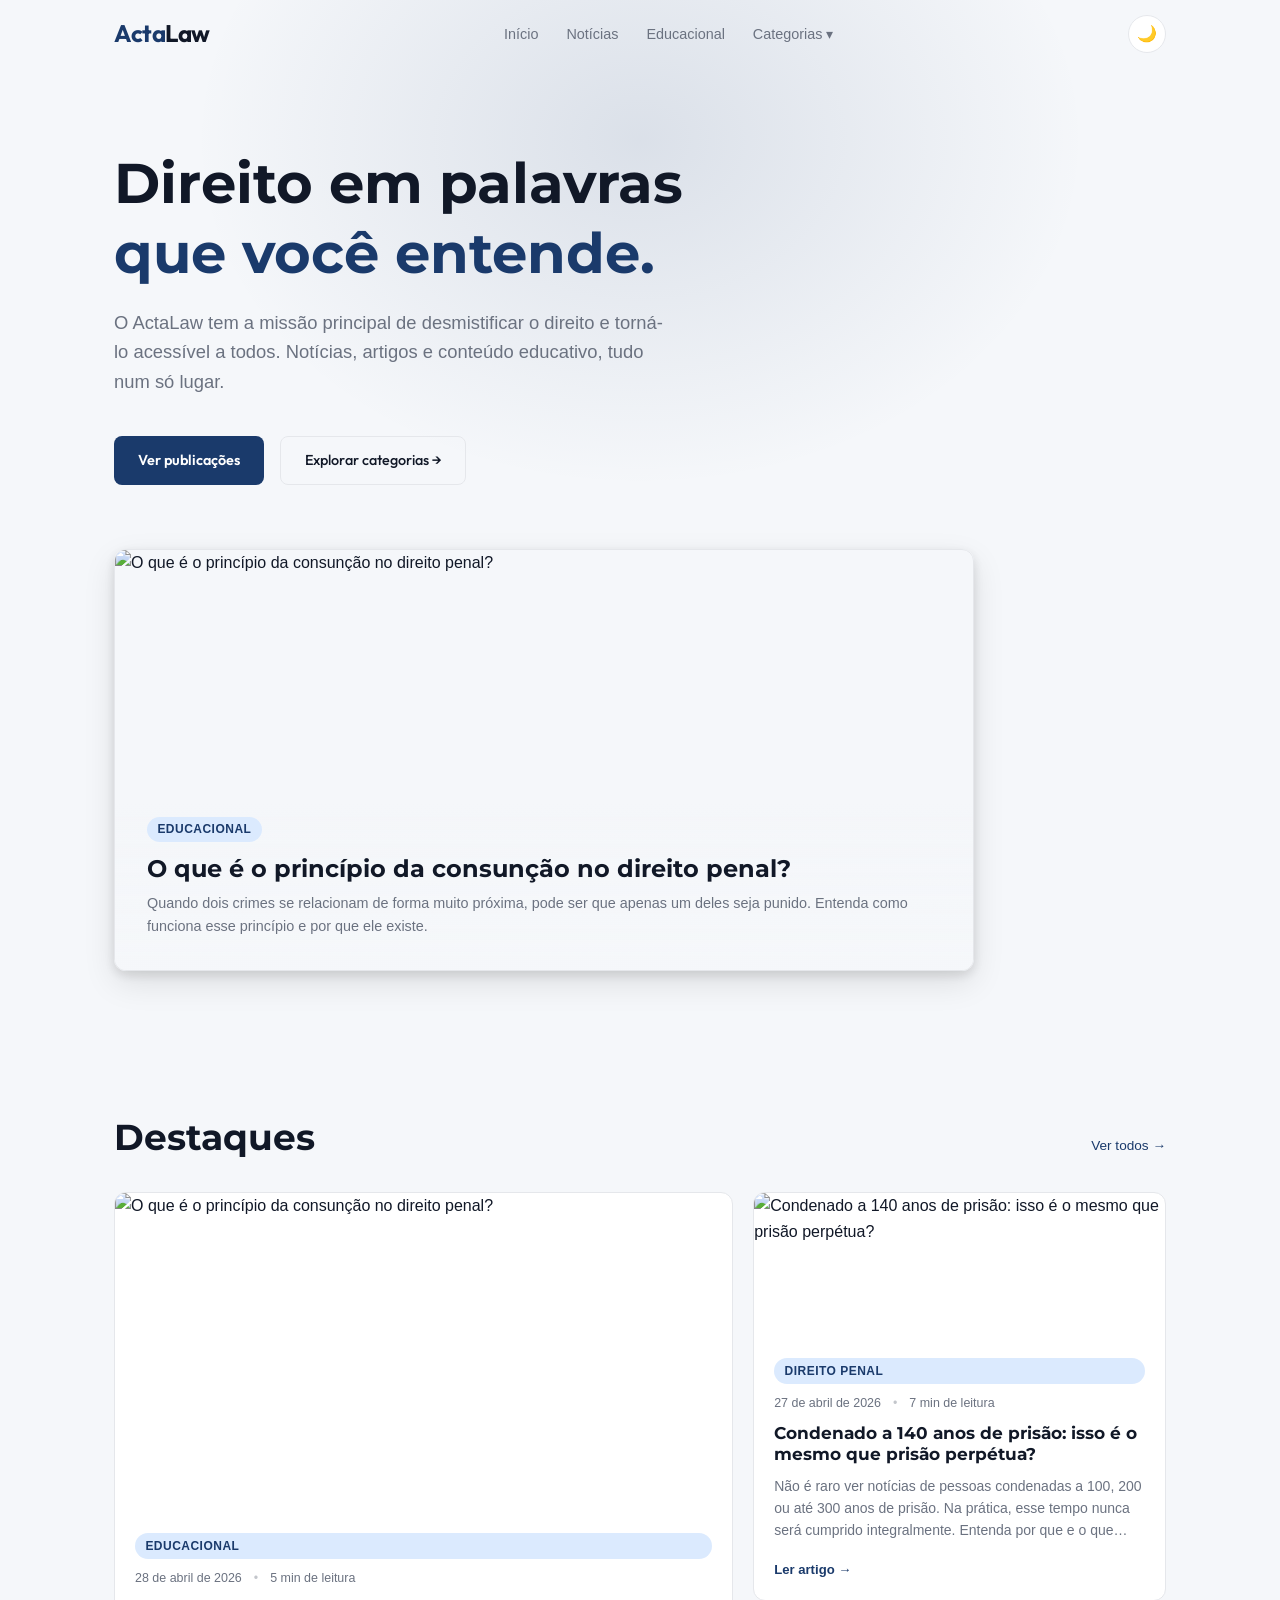
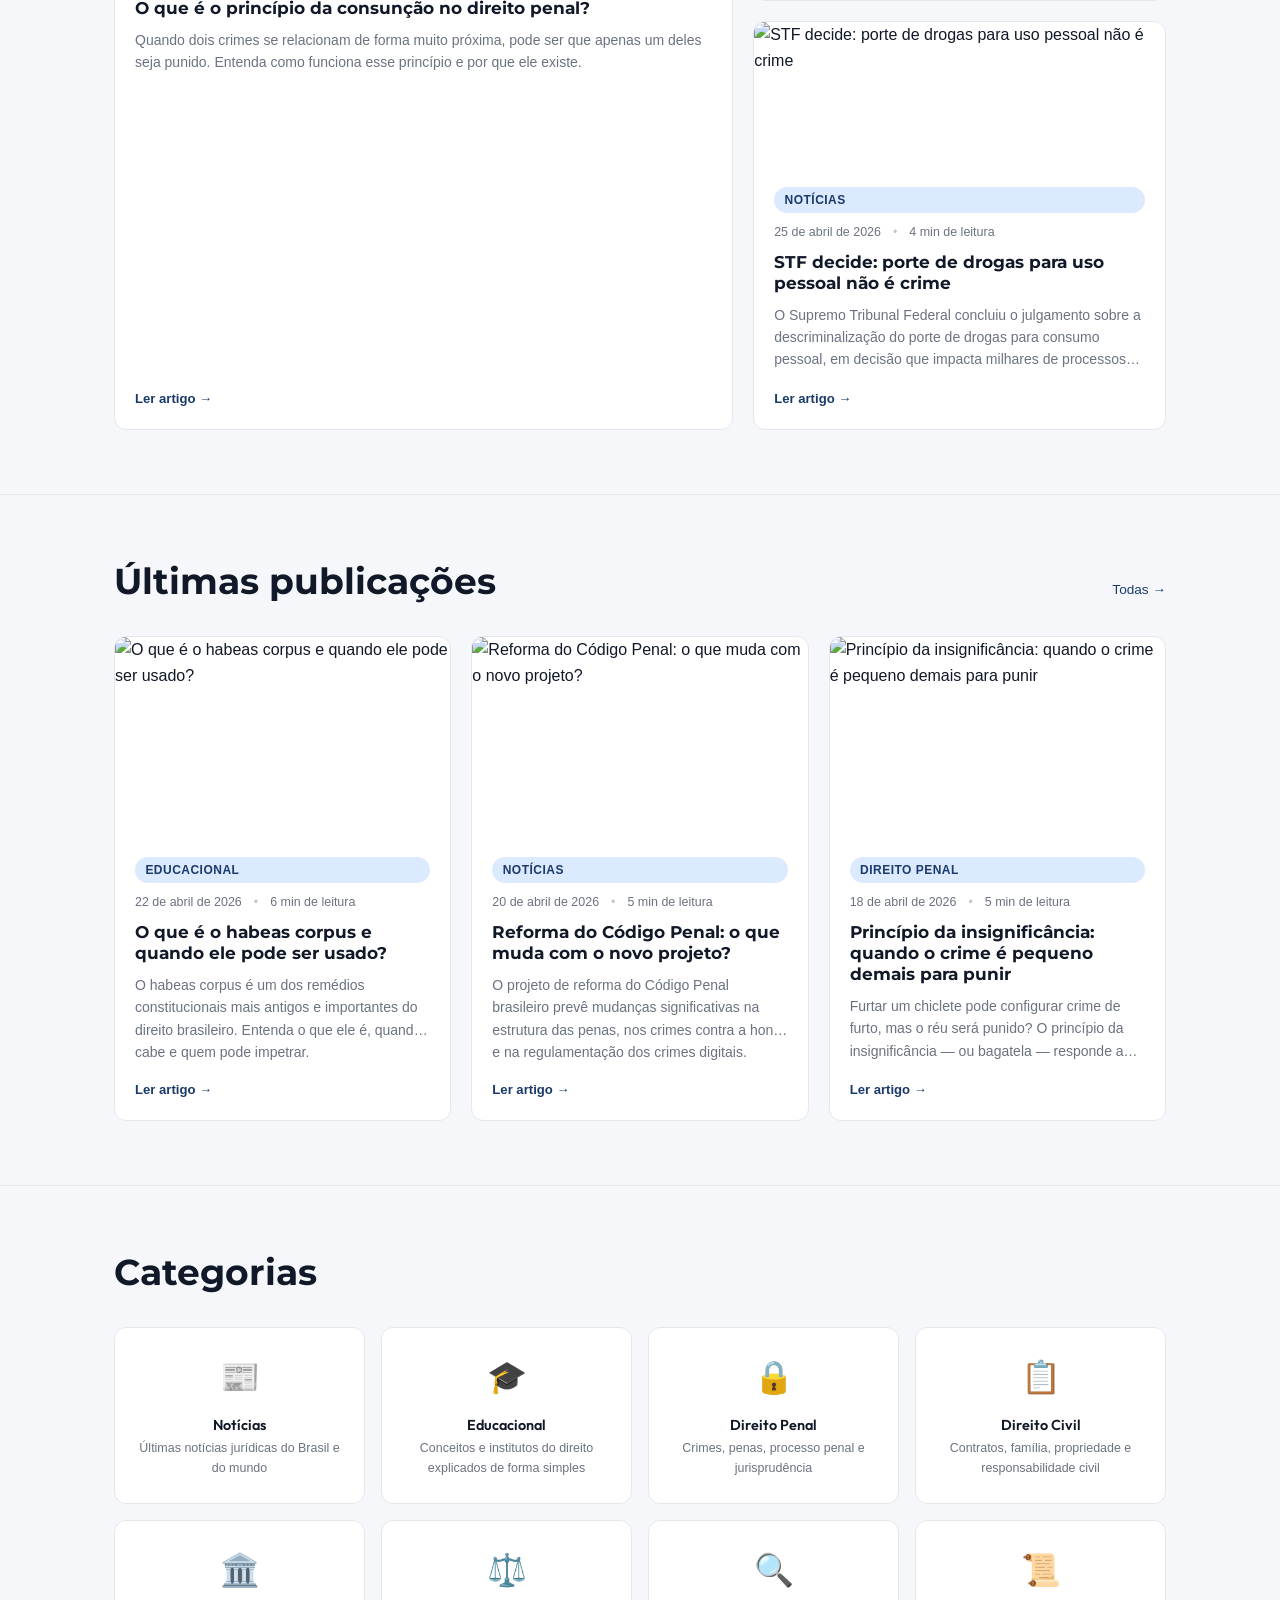
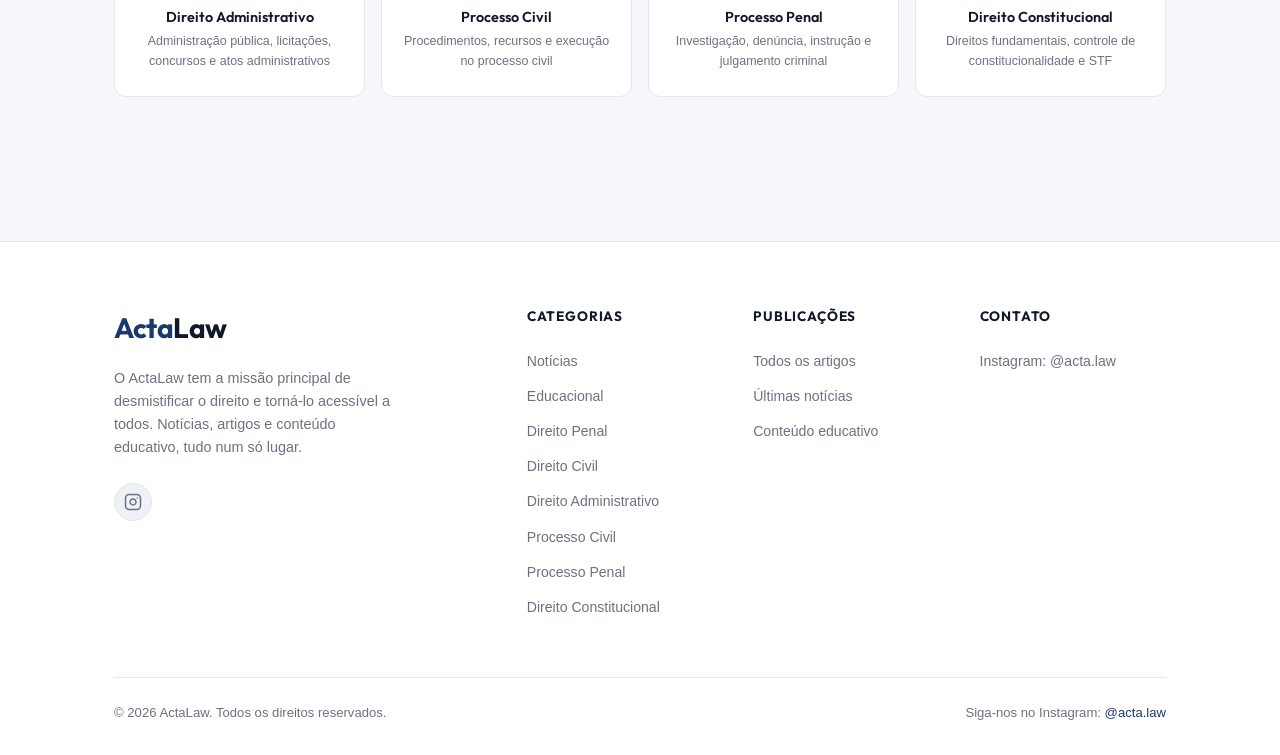
==== commit 1c301792: "refactor: revisão completa do projeto — SEO, acessibilidade, CSS e UX Correções implementadas:  CSS:" ====
--- a/index.html
+++ b/index.html
@@ -5,6 +5,14 @@
   <meta name="viewport" content="width=device-width, initial-scale=1.0">
   <title>ActaLaw — Direito em palavras que você entende</title>
   <meta name="description" content="O ActaLaw tem a missão de desmistificar o direito e torná-lo acessível a todos. Notícias, artigos e conteúdo educativo num só lugar.">
+  <meta property="og:type" content="website">
+  <meta property="og:site_name" content="ActaLaw">
+  <meta property="og:locale" content="pt_BR">
+  <meta property="og:title" content="ActaLaw — Direito em palavras que você entende">
+  <meta property="og:description" content="O ActaLaw tem a missão de desmistificar o direito e torná-lo acessível a todos. Notícias, artigos e conteúdo educativo.">
+  <meta property="og:url" content="https://actalaw.com.br">
+  <meta name="twitter:card" content="summary_large_image">
+  <link rel="icon" href="data:image/svg+xml,<svg xmlns='http://www.w3.org/2000/svg' viewBox='0 0 100 100'><text y='.9em' font-size='90'>⚖️</text></svg>">
   <link rel="stylesheet" href="css/styles.css">
 </head>
 <body>
@@ -19,19 +27,19 @@
       <nav aria-label="Navegação principal">
         <ul class="nav-links">
           <li><a href="index.html">Início</a></li>
-          <li><a href="categoria.html?cat=noticias">Notícias</a></li>
-          <li><a href="categoria.html?cat=explicacoes">Educacional</a></li>
+          <li><a href="categoria?cat=noticias">Notícias</a></li>
+          <li><a href="categoria?cat=explicacoes">Educacional</a></li>
           <li class="nav-dropdown">
             <button class="nav-dropdown-btn" aria-expanded="false" aria-haspopup="true">
               Categorias <span aria-hidden="true">▾</span>
             </button>
             <ul class="dropdown-menu" role="menu">
-              <li><a href="categoria.html?cat=direito-penal" role="menuitem">Direito Penal</a></li>
-              <li><a href="categoria.html?cat=direito-civil" role="menuitem">Direito Civil</a></li>
-              <li><a href="categoria.html?cat=direito-administrativo" role="menuitem">Direito Administrativo</a></li>
-              <li><a href="categoria.html?cat=processo-civil" role="menuitem">Processo Civil</a></li>
-              <li><a href="categoria.html?cat=processo-penal" role="menuitem">Processo Penal</a></li>
-              <li><a href="categoria.html?cat=direito-constitucional" role="menuitem">Direito Constitucional</a></li>
+              <li><a href="categoria?cat=direito-penal" role="menuitem">Direito Penal</a></li>
+              <li><a href="categoria?cat=direito-civil" role="menuitem">Direito Civil</a></li>
+              <li><a href="categoria?cat=direito-administrativo" role="menuitem">Direito Administrativo</a></li>
+              <li><a href="categoria?cat=processo-civil" role="menuitem">Processo Civil</a></li>
+              <li><a href="categoria?cat=processo-penal" role="menuitem">Processo Penal</a></li>
+              <li><a href="categoria?cat=direito-constitucional" role="menuitem">Direito Constitucional</a></li>
             </ul>
           </li>
         </ul>
@@ -49,14 +57,14 @@
   <!-- Mobile menu -->
   <nav class="mobile-menu" id="mobile-menu" aria-label="Menu mobile">
     <a href="index.html">Início</a>
-    <a href="categoria.html?cat=noticias">Notícias</a>
-    <a href="categoria.html?cat=explicacoes">Educacional</a>
-    <a href="categoria.html?cat=direito-penal">Direito Penal</a>
-    <a href="categoria.html?cat=direito-civil">Direito Civil</a>
-    <a href="categoria.html?cat=direito-administrativo">Direito Administrativo</a>
-    <a href="categoria.html?cat=processo-civil">Processo Civil</a>
-    <a href="categoria.html?cat=processo-penal">Processo Penal</a>
-    <a href="categoria.html?cat=direito-constitucional">Direito Constitucional</a>
+    <a href="categoria?cat=noticias">Notícias</a>
+    <a href="categoria?cat=explicacoes">Educacional</a>
+    <a href="categoria?cat=direito-penal">Direito Penal</a>
+    <a href="categoria?cat=direito-civil">Direito Civil</a>
+    <a href="categoria?cat=direito-administrativo">Direito Administrativo</a>
+    <a href="categoria?cat=processo-civil">Processo Civil</a>
+    <a href="categoria?cat=processo-penal">Processo Penal</a>
+    <a href="categoria?cat=direito-constitucional">Direito Constitucional</a>
   </nav>
 
   <main>
@@ -139,14 +147,14 @@
         <div class="footer-col">
           <h5>Categorias</h5>
           <ul>
-            <li><a href="categoria.html?cat=noticias">Notícias</a></li>
-            <li><a href="categoria.html?cat=explicacoes">Educacional</a></li>
-            <li><a href="categoria.html?cat=direito-penal">Direito Penal</a></li>
-            <li><a href="categoria.html?cat=direito-civil">Direito Civil</a></li>
-            <li><a href="categoria.html?cat=direito-administrativo">Direito Administrativo</a></li>
-            <li><a href="categoria.html?cat=processo-civil">Processo Civil</a></li>
-            <li><a href="categoria.html?cat=processo-penal">Processo Penal</a></li>
-            <li><a href="categoria.html?cat=direito-constitucional">Direito Constitucional</a></li>
+            <li><a href="categoria?cat=noticias">Notícias</a></li>
+            <li><a href="categoria?cat=explicacoes">Educacional</a></li>
+            <li><a href="categoria?cat=direito-penal">Direito Penal</a></li>
+            <li><a href="categoria?cat=direito-civil">Direito Civil</a></li>
+            <li><a href="categoria?cat=direito-administrativo">Direito Administrativo</a></li>
+            <li><a href="categoria?cat=processo-civil">Processo Civil</a></li>
+            <li><a href="categoria?cat=processo-penal">Processo Penal</a></li>
+            <li><a href="categoria?cat=direito-constitucional">Direito Constitucional</a></li>
           </ul>
         </div>
 
@@ -154,8 +162,8 @@
           <h5>Publicações</h5>
           <ul>
             <li><a href="categoria.html">Todos os artigos</a></li>
-            <li><a href="categoria.html?cat=noticias">Últimas notícias</a></li>
-            <li><a href="categoria.html?cat=explicacoes">Conteúdo educativo</a></li>
+            <li><a href="categoria?cat=noticias">Últimas notícias</a></li>
+            <li><a href="categoria?cat=explicacoes">Conteúdo educativo</a></li>
           </ul>
         </div>
 
--- a/css/styles.css
+++ b/css/styles.css
@@ -345,7 +345,7 @@
   padding: .75rem 1.5rem;
   background: var(--primary);
   color: #fff;
-  font-family: 'Inter', sans-serif;
+  font-family: 'Outfit', sans-serif;
   font-size: .9rem;
   font-weight: 600;
   border: none;
@@ -356,7 +356,7 @@
 }
 
 [data-theme="dark"] .btn-primary {
-  color: #0a0f1e;
+  color: var(--bg);
 }
 
 .btn-primary:hover {
@@ -375,7 +375,7 @@
   padding: .75rem 1.5rem;
   background: transparent;
   color: var(--text);
-  font-family: 'Inter', sans-serif;
+  font-family: 'Outfit', sans-serif;
   font-size: .9rem;
   font-weight: 500;
   border: 1px solid var(--border);
@@ -695,7 +695,7 @@
 }
 
 .cat-card h4 {
-  font-family: 'Inter', sans-serif;
+  font-family: 'Outfit', sans-serif;
   font-size: .9rem;
   font-weight: 600;
   color: var(--text);
@@ -768,11 +768,11 @@
 }
 
 [data-theme="dark"] .social-link:hover {
-  color: #0a0f1e;
+  color: var(--bg);
 }
 
 .footer-col h5 {
-  font-family: 'Inter', sans-serif;
+  font-family: 'Outfit', sans-serif;
   font-size: .85rem;
   font-weight: 700;
   color: var(--text);
@@ -1036,7 +1036,7 @@
   font-weight: 500;
   cursor: pointer;
   transition: background .2s, color .2s, border-color .2s;
-  font-family: 'Inter', sans-serif;
+  font-family: 'Outfit', sans-serif;
 }
 
 .cat-tab:hover,
@@ -1048,7 +1048,7 @@
 
 [data-theme="dark"] .cat-tab:hover,
 [data-theme="dark"] .cat-tab.active {
-  color: #0a0f1e;
+  color: var(--bg);
 }
 
 /* ─── Empty state ─── */
@@ -1066,13 +1066,13 @@
 @keyframes fadeSlideUp {
   from {
     opacity: 0;
-    transform: translateY(20px) blur(8px);
+    transform: translateY(20px);
     filter: blur(6px);
   }
 
   to {
     opacity: 1;
-    transform: translateY(0) blur(0);
+    transform: translateY(0);
     filter: blur(0);
   }
 }
@@ -1171,4 +1171,15 @@
     flex-direction: column;
     text-align: center;
   }
-}+}
+
+@media (prefers-reduced-motion: reduce) {
+  *, *::before, *::after {
+    animation-duration: .01ms !important;
+    animation-iteration-count: 1 !important;
+    transition-duration: .01ms !important;
+  }
+}
+
+#cat-name { margin-top: .5rem; }
+#cat-desc { margin-top: .5rem; font-size: 1.05rem; }
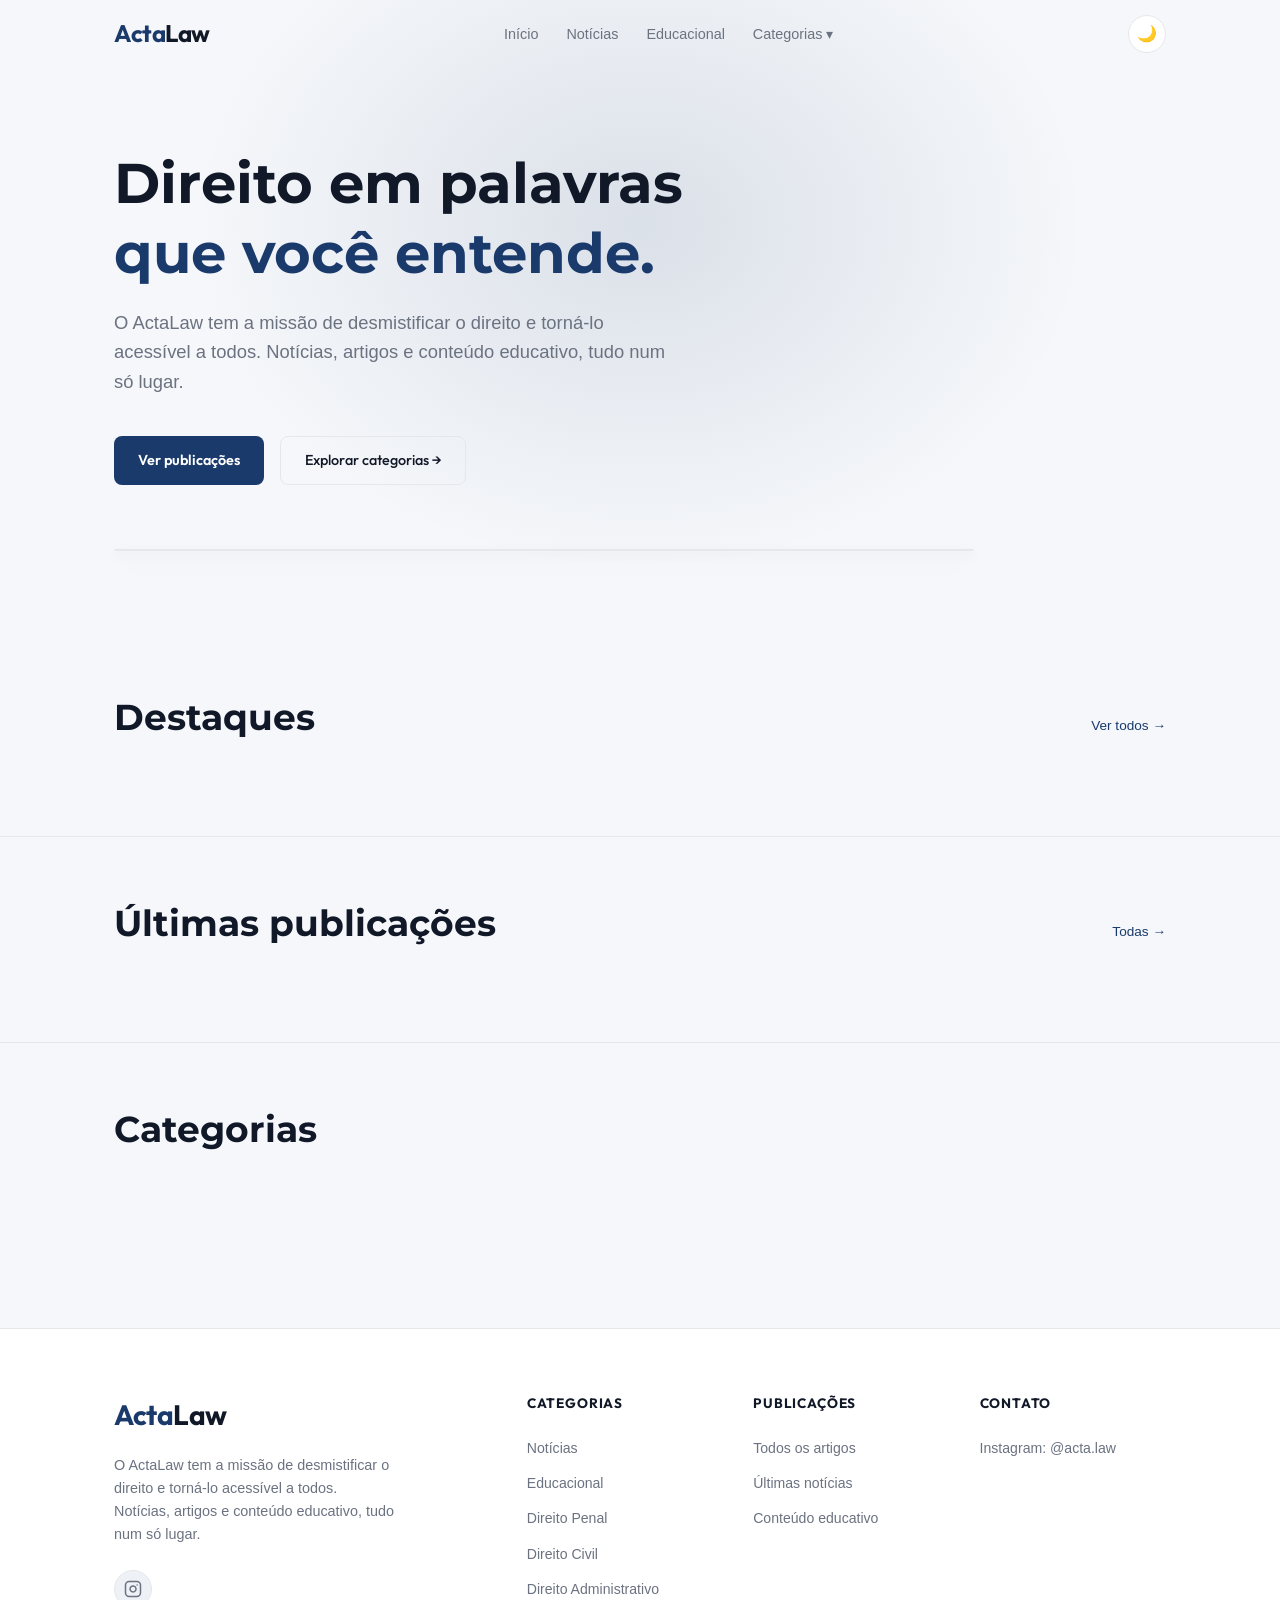
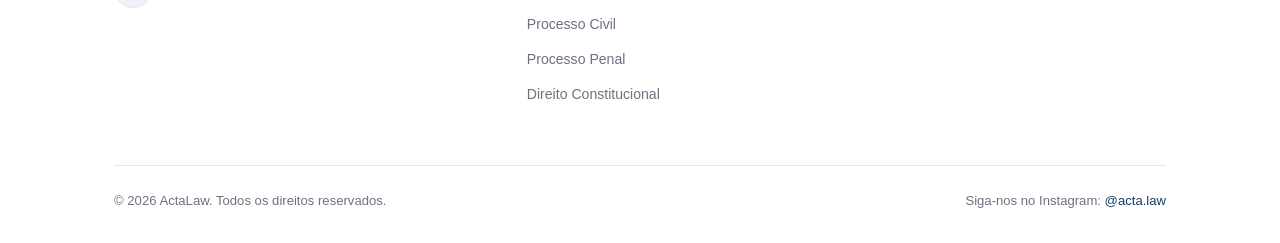
==== commit 0a38ac8c: "feat: adiciona favicon acta.ico em todas as páginas Co-Authored-By: Claude Sonnet 4.6 <noreply@anthr" ====
--- a/index.html
+++ b/index.html
@@ -12,7 +12,8 @@
   <meta property="og:description" content="O ActaLaw tem a missão de desmistificar o direito e torná-lo acessível a todos. Notícias, artigos e conteúdo educativo.">
   <meta property="og:url" content="https://actalaw.com.br">
   <meta name="twitter:card" content="summary_large_image">
-  <link rel="icon" href="data:image/svg+xml,<svg xmlns='http://www.w3.org/2000/svg' viewBox='0 0 100 100'><text y='.9em' font-size='90'>⚖️</text></svg>">
+  <link rel="shortcut icon" type="image/x-icon" href="./acta.ico">
+  <link rel="icon" type="image/x-icon" href="./acta.ico">
   <link rel="stylesheet" href="css/styles.css">
 </head>
 <body>
@@ -79,7 +80,7 @@
             <em>que você entende.</em>
           </h1>
           <p class="hero-sub">
-            O ActaLaw tem a missão principal de desmistificar o direito e torná-lo acessível a todos.
+            O ActaLaw tem a missão de desmistificar o direito e torná-lo acessível a todos.
             Notícias, artigos e conteúdo educativo, tudo num só lugar.
           </p>
           <div class="hero-ctas">
@@ -130,7 +131,7 @@
         <div class="footer-brand">
           <a href="index.html" class="nav-logo">Acta<span>Law</span></a>
           <p>
-            O ActaLaw tem a missão principal de desmistificar o direito e torná-lo acessível a todos. Notícias, artigos e conteúdo educativo, tudo num só lugar.
+            O ActaLaw tem a missão de desmistificar o direito e torná-lo acessível a todos. Notícias, artigos e conteúdo educativo, tudo num só lugar.
           </p>
           <div class="social-links">
             <a href="https://www.instagram.com/acta.law" target="_blank" rel="noopener noreferrer"
